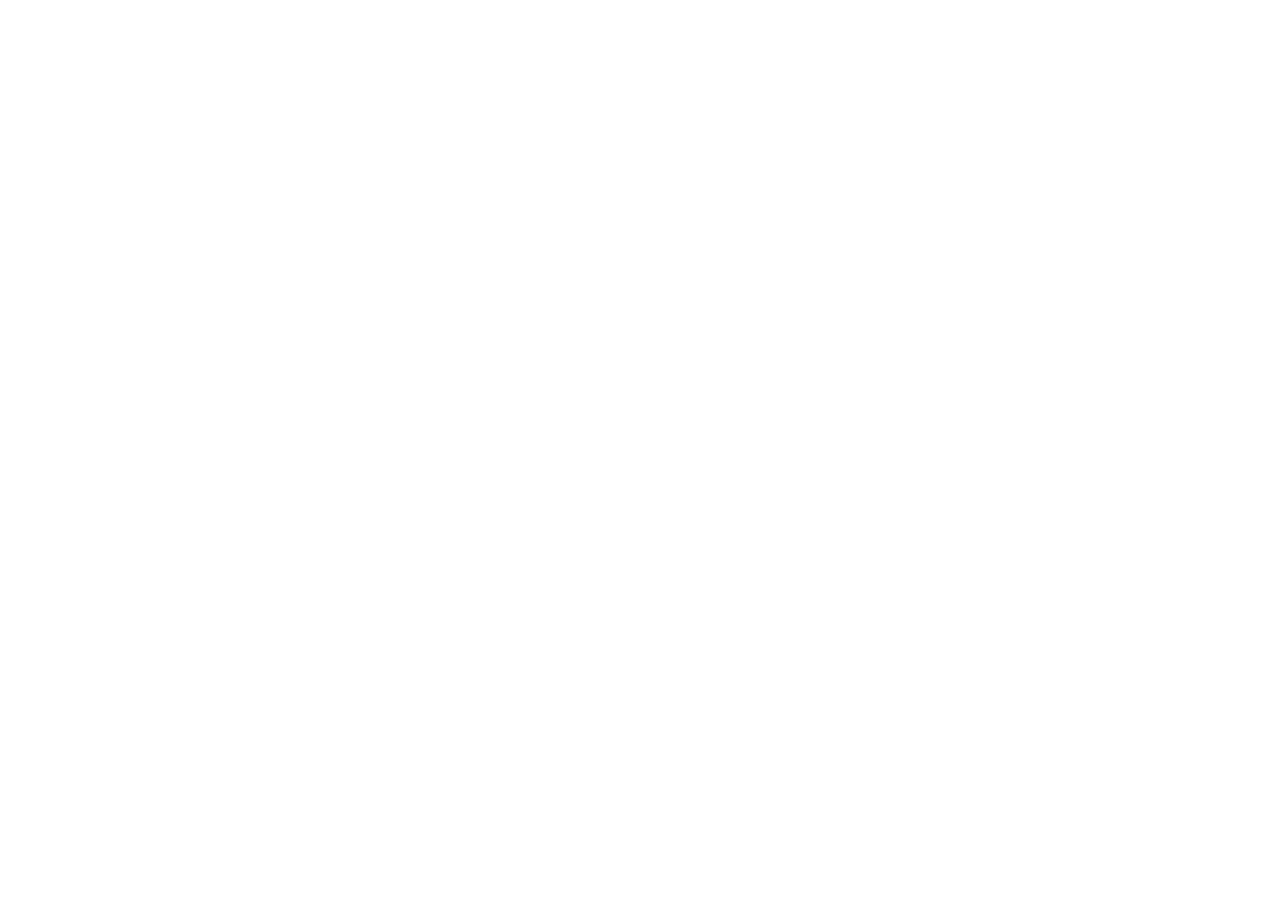
==== index.html @ 7731ddfa "Initial commit" ====
<!DOCTYPE html>
<html lang="en">
<head>
    <meta charset="UTF-8">
    <meta name="viewport" content="width=device-width, initial-scale=1.0">
    <title>Job portal</title>
</head>
<body>
    
</body>
</html>
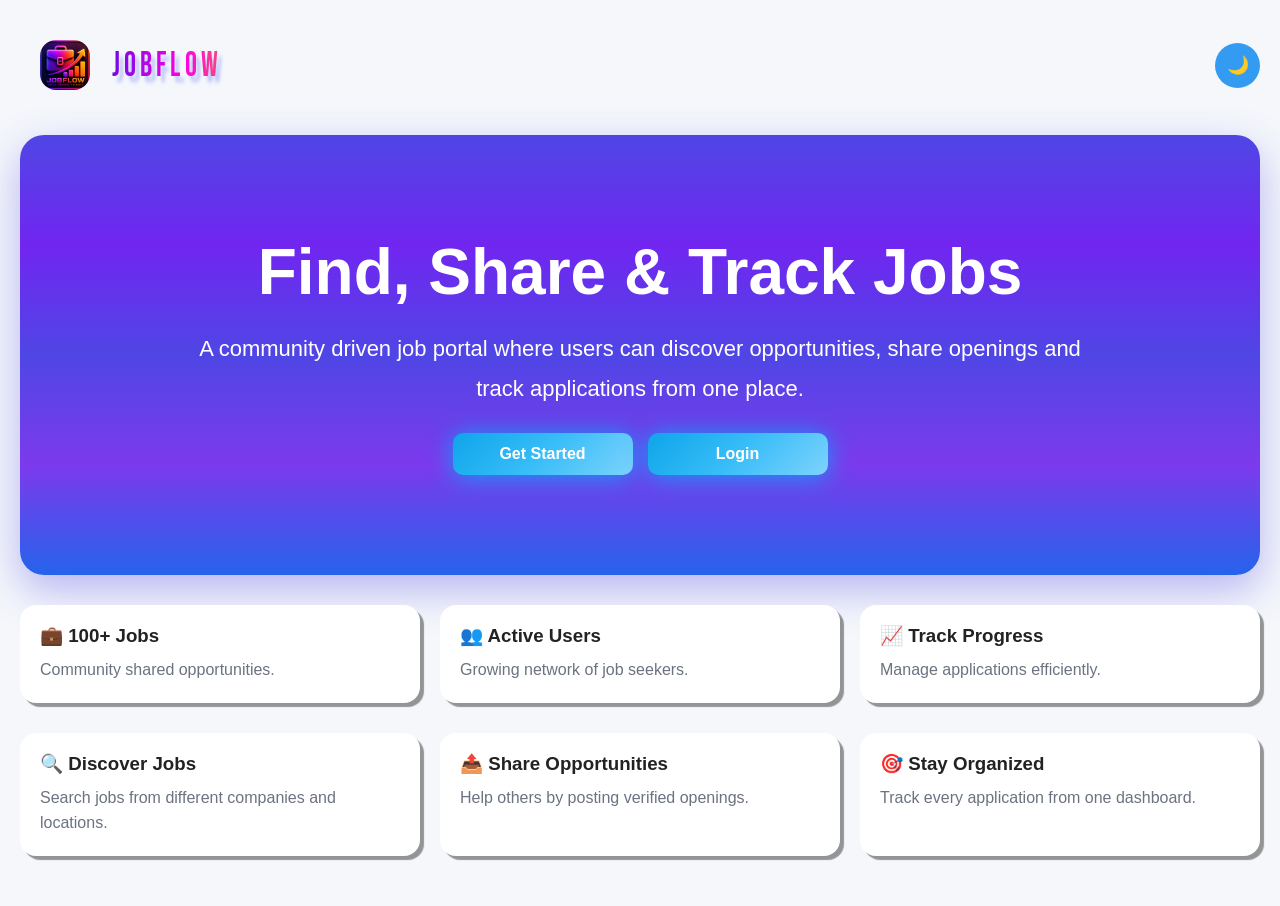
==== commit 0bb6f430: "Index move" ====
--- a/index.html
+++ b/index.html
@@ -1,11 +1,101 @@
 <!DOCTYPE html>
+
 <html lang="en">
 <head>
     <meta charset="UTF-8">
     <meta name="viewport" content="width=device-width, initial-scale=1.0">
-    <title>Job portal</title>
+    <title>JobFlow | Community Job Portal</title>
+    <link rel="icon" href="./assets/icons/icon.png">
+    <link rel="stylesheet" href="./style/style.css">
+    <link rel="stylesheet" href="./style/forms.css">
+    <link rel="stylesheet" href="./style/pages.css">
+    <link rel="stylesheet" href="./style/themes.css">
+    <link rel="stylesheet" href="./style/responsive.css">
 </head>
-<body>
-    
+<body class="landing-body">
+
+<div class="landing-page">
+
+<div class="topbar">
+
+    <div class="logo-container">
+        <img src="./assets/icons/logo.png" alt="Logo" class="logoim">
+        <h2 class="logo">JobFlow</h2>
+    </div>
+
+    <button id="themeToggleBtn" class="theme-btn">
+        🌙
+    </button>
+
+</div>
+
+<div class="hero-section">
+
+    <h1 class="hero-title">
+        Find, Share & Track Jobs
+    </h1>
+
+    <p class="hero-text">
+        A community driven job portal where users can discover opportunities,
+        share openings and track applications from one place.
+    </p>
+
+    <div class="hero-actions">
+
+        <a href="./view/register.html" class="submit-btn">
+            Get Started
+        </a>
+
+        <a href="./view/login.html" class="submit-btn">
+            Login
+        </a>
+
+    </div>
+
+</div>
+
+<div class="quick-info">
+
+    <div class="info-card">
+        <h3>💼 100+ Jobs</h3>
+        <p>Community shared opportunities.</p>
+    </div>
+
+    <div class="info-card">
+        <h3>👥 Active Users</h3>
+        <p>Growing network of job seekers.</p>
+    </div>
+
+    <div class="info-card">
+        <h3>📈 Track Progress</h3>
+        <p>Manage applications efficiently.</p>
+    </div>
+
+</div>
+
+<div class="quick-info">
+
+    <div class="info-card">
+        <h3>🔍 Discover Jobs</h3>
+        <p>Search jobs from different companies and locations.</p>
+    </div>
+
+    <div class="info-card">
+        <h3>📤 Share Opportunities</h3>
+        <p>Help others by posting verified openings.</p>
+    </div>
+
+    <div class="info-card">
+        <h3>🎯 Stay Organized</h3>
+        <p>Track every application from one dashboard.</p>
+    </div>
+
+</div>
+
+</div>
+<script src="./script/theme.js"></script>
+
+<script src="./script/app.js"></script>
+
 </body>
-</html>+</html>
--- a/style/style.css
+++ b/style/style.css
@@ -0,0 +1,452 @@
+@import url('https://fonts.googleapis.com/css2?family=Bebas+Neue&display=swap');
+
+*{
+    margin:0;
+    padding:0;
+    box-sizing:border-box;
+    font-family:"Segoe UI",sans-serif;
+}
+
+body{
+    background:#f5f7fb;
+    color:#222;
+    min-height:100vh;
+}
+.dashboard-layout{
+    display:flex;
+}
+
+a{
+    text-decoration:none;
+}
+
+ul{
+    list-style:none;
+}
+
+/* Hero Section */
+
+.hero-section{
+    width:100%;
+    padding:100px 40px;
+    text-align:center;
+    border-radius:24px;
+    background:linear-gradient(180deg,#4f46e5,#7126f0,#4f46e5,#7c3aed,#2563eb);
+    color:#fff;
+    transition:0.3s;
+    margin-bottom:30px;
+    box-shadow:0 15px 40px rgba(78, 70, 229, 0.381);
+}
+.hero-section:hover{
+    box-shadow:0 20px 60px rgba(78, 20, 129, 0.564);
+     backdrop-filter: blur(100px); /* Smoothly transitions to 10px blur */
+  -webkit-backdrop-filter: blur(100px);
+    scale:1.02;
+    transition:0.3s;
+}
+.hero-title{
+    font-size:64px;
+    margin-bottom:20px;
+    font-weight:700;
+}
+
+.hero-text{
+    max-width:900px;
+    margin:auto;
+    font-size:22px;
+    line-height:1.8;
+}
+
+/* Layout */
+
+.main-content{
+    flex:1;
+    min-height:100vh;
+    padding:25px;
+    margin-left:250px;
+}
+
+.sidebar{
+    width:250px;
+    height:100vh;
+    position:fixed;
+    top:0;
+    left:0;
+    background:linear-gradient(10deg,rgba(11, 191, 241, 0.673),rgba(57, 95, 238, 0.5),rgba(117, 7, 235, 0.599));
+    border-right:1px solid #e5e7eb;
+    overflow-y:auto;
+}
+.sidebar ul{
+    padding:0 15px 20px;
+}
+
+.sidebar li{
+    margin-bottom:8px;
+}
+
+.sidebar a{
+    display:block;
+    padding:14px 16px;
+    border-radius:12px;
+    color:#374151;
+    font-weight:500;
+    transition:0.3s ease;
+}
+
+.sidebar a:hover{
+    background:#eef2ff;
+    color:#4f46e5;
+}
+
+.active-link{
+    background:linear-gradient(
+        135deg,
+        #4f46e5,
+        #7c3aed,
+        #41abfb
+    );
+    color:#fff !important;
+}
+.logout-btn{
+    width:100%;
+    border:none;
+    cursor:pointer;
+    padding:14px;
+    border-radius:12px;
+    background:#ef4444;
+    color:#ffffff;
+    font-weight:600;
+}
+.logout-btn:hover {
+  background: radial-gradient(ellipse, #f01f1f, rgb(255, 103, 2), #f50303);
+}
+
+.logo-container{
+    display:flex;
+    align-items:center;
+    gap:12px;
+    padding:20px;
+}
+
+.logoim{
+    width:50px;
+    height:50px;
+    border-radius:16px;
+    object-fit:cover;
+}
+
+.logo{
+    font-size:35px;
+    font-family:'Bebas Neue',sans-serif;
+    font-weight:400;
+    text-transform:uppercase;
+    letter-spacing:5px;
+    background:linear-gradient(to right,#7308e6,#fe04e1,#f29203,#7308e6);
+    background-size:200% auto;
+    -webkit-background-clip:text;
+    background-clip:text;
+    -webkit-text-fill-color:transparent;
+    filter:drop-shadow(5px 6px 2px rgba(59,78,250,0.3));
+    transform:scaleX(0.85);
+    display:inline-block;
+    animation:gradientAnimation 4s ease infinite;
+}
+
+@keyframes gradientAnimation{
+    0%{
+        background-position:0% center;
+        transform:scaleY(1.5);
+        transition:0.3s;
+    }
+    50%{
+        transform:scaleY(1.1);
+        transition:0.3s;
+    }
+
+    100%{
+        background-position:200% center;
+        transform:scaleY(1.4);
+        transition:0.3s;
+    }
+}
+
+/* Top Bar */
+
+.topbar{
+    display:flex;
+    justify-content:space-between;
+    align-items:center;
+    margin-bottom:25px;
+    gap:20px;
+}
+
+.search-box{
+    display:flex;
+    gap:10px;
+    align-items:center;
+    flex:1;
+    max-width:450px;
+}
+.search{
+    width:320px;
+    padding:20px 10px;
+    border:1px solid #d1d5db;
+    border-radius:10px;
+    outline:none;
+}
+
+.search-btn,
+.theme-btn{
+    border:none;    
+    font-size:25px;
+    cursor:pointer;
+    padding:1px;
+    border-radius:50%;
+    background:#339cf2;
+    color:#fff;
+}
+
+.search:focus{
+    border-color:#4f46e5;
+    box-shadow:0 0 0 4px rgba(79,70,229,0.15);
+}
+
+/* Page Header */
+
+.page-header{
+    margin-bottom:25px;
+    text-align:center;
+}
+
+.page-title{
+    font-size:36px;
+    margin-bottom:10px;
+}
+
+.page-subtitle{
+    color:#6b7280;
+    line-height:1.7;
+}
+
+/* Form Fields */
+
+
+.upload-btn{
+    display:flex;
+    align-items:center;
+    justify-content:center;
+    padding:14px;
+    border-radius:12px;
+    cursor:pointer;
+    font-weight:600;
+    color:#261cf1;
+    background:#eef2ff;
+    border:1px dashed #4f46e5;
+    transition:0.3s;
+}
+
+.upload-btn:hover{
+    background:#4f46e5;
+    color:#fff;
+}
+
+.file-name{
+    text-align:center;
+    color:#6b7280;
+    font-size:14px;
+    margin-top:8px;
+}
+
+.field-label{
+    font-size:14px;
+    font-weight:600;
+    color:#374151;
+}
+
+.input-box{
+    width:100%;
+    padding:14px;
+    border:1px solid #d1d5db;
+    border-radius:12px;
+    outline:none;
+    transition:0.3s;
+}
+
+.input-box:focus{
+    border-color:#4f46e5;
+    box-shadow:0 0 0 4px rgba(79,70,229,0.15);
+}
+
+.gender-group{
+    margin-top:10px;
+    padding:15px;
+    border:1px solid #d1d5db;
+    border-radius:12px;
+    background:#fafbff;
+    transition:all 0.3s ease;
+}
+
+.gender-group:hover{
+    border-color:#4f46e5;
+    box-shadow:0 0 0 4px rgba(79,70,229,0.08);
+}
+
+.radio-group{
+    display:flex;
+    gap:25px;
+    margin-top:12px;
+}
+
+.radio-group label{
+    display:flex;
+    align-items:center;
+    gap:8px;
+    cursor:pointer;
+    font-size:15px;
+    font-weight:500;
+}
+
+.radio-group input[type="radio"]{
+    accent-color:#8717e9;
+    width:18px;
+    height:18px;
+}
+
+
+input[type="radio"],
+input[type="checkbox"]{
+    accent-color:#b372f9;
+}
+
+input[type="file"]{
+    padding:10px;
+    cursor:pointer;
+}
+
+/* Terms */
+
+.terms-box{
+    margin-top:10px;
+    padding:15px;
+    background:#f8fafc;
+    border:1px solid #e5e7eb;
+    border-radius:12px;
+    font-size:14px;
+    line-height:1.6;
+}
+
+.terms-box label{
+    display:flex;
+    gap:10px;
+    align-items:flex-start;
+    cursor:pointer;
+}
+
+/* Buttons */
+
+.submit-btn{
+    border:none;
+    padding:15px;
+    border-radius:12px;
+    cursor:pointer;
+    color:#fff;
+    font-size:16px;
+    font-weight:600;
+    background:linear-gradient(
+        135deg,
+        #4f46e5,
+        #7c3aed,
+        #2563eb
+    );
+    /* transition:all 0.1s ease; */
+    background-size:300% 300%;
+    animation:gradientBtn 5s ease infinite;
+}
+
+.submit-btn:disabled{
+    opacity:0.6;
+    cursor:not-allowed;
+}
+
+@keyframes gradientBtn{
+    0%{
+        background-position:0% 50%;
+    }
+
+    50%{
+        background-position:100% 50%;
+    }
+
+    100%{
+        background-position:0% 50%;
+    }
+}
+
+/* Info Section */
+
+.auth-info{
+    margin-top:25px;
+    display:grid;
+    gap:12px;
+}
+
+.info-item{
+    padding:14px;
+    border-radius:12px;
+    background:#f8fafc;
+    border-left:4px solid #4f46e5;
+}
+
+.redirect-text{
+    text-align:center;
+    margin-top:18px;
+}
+
+.redirect-link{
+    color:#4f46e5;
+    font-weight:600;
+}
+
+/* Generic Hover */
+
+button:hover,
+.submit-btn:hover{
+    transform:translateY(-2px);
+    scale:1.07;
+    transition:0.3s;
+    box-shadow:4px 4px 10px 1px rgb(5, 61, 247);
+    background:radial-gradient(ellipse at center, #4f46e5, #7c3aed, #2563eb);
+}
+
+/*Landing page*/
+
+.landing-body{
+    display:block;
+}
+
+.landing-page{
+    width:100%;
+    max-width:1400px;
+    margin:auto;
+    padding:20px;
+}
+
+.hero-actions{
+    display:flex;
+    justify-content:center;
+    align-items:center;
+    gap:20px;
+    margin-top:30px;
+}
+
+.hero-actions .submit-btn{
+    min-width:180px;
+    text-align:center;
+}
+
+.quick-info{
+    display:grid;
+    grid-template-columns:repeat(3,1fr);
+    gap:20px;
+    margin-top:20px;
+}
--- a/style/forms.css
+++ b/style/forms.css
@@ -0,0 +1,164 @@
+/* forms.css */
+
+.auth-page{
+    display:flex;
+    justify-content:center;
+    align-items:center;
+    min-height:100vh;
+    margin-left:0;
+    padding:40px 20px;
+}
+
+.login-container,
+.register-container,
+.profile-card,
+.job-form{
+    background:#fff;
+    padding:30px;
+    border-radius:16px;
+    box-shadow:0 4px 20px rgba(0,0,0,0.08);
+}
+
+.login-container,
+.register-container{
+    width:100%;
+    max-width:720px;
+}
+
+.auth-header{
+    margin-bottom:20px;
+}
+
+.auth-form,
+.profile-form,
+.job-form{
+    display:flex;
+    flex-direction:column;
+    gap:15px;
+}
+
+.input-box,
+.job-form input,
+.job-form textarea{
+    width:100%;
+    padding:14px;
+    border:1px solid #d1d5db;
+    border-radius:10px;
+}
+
+.submit-btn{
+    border:none;
+    cursor:pointer;
+    padding:14px;
+    border-radius:10px;
+    background:#2563eb;
+    color:#fff;
+    font-weight:600;
+}
+
+.redirect-text{
+    text-align:center;
+    margin-top:20px;
+}
+
+.redirect-link{
+    color:#2563eb;
+    font-weight:600;
+}
+
+.auth-text{
+    text-align:center;
+    color:#6b7280;
+    margin-bottom:20px;
+    line-height:1.8;
+}
+
+.auth-info{
+    margin-top:20px;
+}
+
+.info-item{
+    padding:8px 0;
+}
+
+/* Dashboard / Cards */
+
+.cards{
+    display:grid;
+    grid-template-columns:repeat(auto-fit,minmax(220px,1fr));
+    gap:20px;
+    margin-bottom:25px;
+}
+
+.card,
+.overview-card,
+.info-card{
+    background:#fff;
+    border-radius:16px;
+    padding:20px;
+    box-shadow:0 3px 12px rgba(0,0,0,0.06);
+}
+
+.card{
+    display:flex;
+    justify-content:space-between;
+    align-items:center;
+}
+
+.contim{
+    width:60px;
+}
+
+.card-info h3{
+    margin-bottom:10px;
+}
+
+.card-info p{
+    font-size:28px;
+    font-weight:700;
+}
+
+.chart-card,
+.recent-applications,
+.jobs-container,
+.applications-container{
+    background:#fff;
+    padding:20px;
+    border-radius:16px;
+    margin-top:20px;
+    box-shadow:0 3px 12px rgba(0,0,0,0.06);
+}
+
+.profile-card{
+    max-width:700px;
+}
+
+.profile-img{
+    width:120px;
+    display:block;
+    margin:auto;
+    margin-bottom:15px;
+}
+
+.profile-card h2,
+.profile-card p{
+    text-align:center;
+    margin-bottom:10px;
+}
+
+.quick-info,
+.info-section,
+.overview-section,
+.dashboard-overview{
+    display:grid;
+    grid-template-columns:repeat(auto-fit,minmax(220px,1fr));
+    gap:20px;
+    margin-bottom:25px;
+}
+
+.footer-text,
+.section-text,
+.chart-description{
+    color:#6b7280;
+    margin-top:8px;
+}
--- a/style/pages.css
+++ b/style/pages.css
@@ -0,0 +1,253 @@
+.hero-actions{
+    display:flex;
+    justify-content:center;
+    gap:15px;
+    margin-top:25px;
+}
+.hero-actions .submit-btn{
+    min-width:180px;
+    text-align:center;
+        background:linear-gradient(135deg, #0ea5e9,#38bdf8,#7dd3fc);
+    box-shadow:0px 2px 25px rgba(0,171,250,0.9);
+    padding:12px 20px;
+    border-radius:10px;
+    cursor:pointer; 
+    transition:all 0.3s ease;
+}
+.hero-actions .submit-btn:hover{
+    background:#00abfa;
+    box-shadow:0px 12px 50px rgba(0,171,250,1);
+}
+.page-header{
+    margin-bottom:30px;
+}
+
+.page-title{
+    font-size:32px;
+    font-weight:700;
+    margin-bottom:8px;
+}
+
+.page-subtitle{
+    font-size:15px;
+    color:#6b7280;
+    line-height:1.6;
+}
+
+.dashboard-header{
+    margin-bottom:30px;
+}
+
+.dashboard-subtitle{
+    color:#6b7280;
+    margin-top:8px;
+}
+
+.cards{
+    display:grid;
+    grid-template-columns:repeat(auto-fit,minmax(220px,1fr));
+    gap:20px;
+    margin-bottom:30px;
+}
+
+.card{
+    background:#ffffff;
+    border-radius:16px;
+    padding:20px;
+    display:flex;
+    justify-content:space-between;
+    align-items:center;
+    box-shadow:0 4px 15px rgba(0,0,0,0.08);
+}
+
+.card-info h3{
+    margin-bottom:10px;
+    font-size:16px;
+}
+
+.card-info p{
+    font-size:28px;
+    font-weight:700;
+}
+
+.contim{
+    width:60px;
+    height:60px;
+    object-fit:contain;
+}
+
+.chart-card{
+    background:#ffffff;
+    padding:25px;
+    border-radius:16px;
+    margin-bottom:30px;
+    box-shadow:0 4px 15px rgba(0,0,0,0.08);
+}
+
+.chart-card h2{
+    margin-bottom:10px;
+}
+
+.chart-description{
+    color:#6b7280;
+    margin-bottom:20px;
+}
+
+.recent-applications{
+    background:#ffffff;
+    padding:25px;
+    border-radius:16px;
+    box-shadow:0 4px 15px rgba(0,0,0,0.08);
+}
+
+.jobs-container,
+.applications-container{
+    display:grid;
+    gap:20px;
+}
+
+.quick-info,
+.info-section,
+.overview-section,
+.dashboard-overview{
+    display:grid;
+    grid-template-columns:repeat(auto-fit,minmax(250px,1fr));
+    gap:20px;
+    margin-bottom:30px;
+}
+
+.profile-overview{
+    display:grid;
+    grid-template-columns:repeat(3,1fr);
+    gap:20px;
+    margin-top:30px;
+}
+
+.info-card,
+.overview-card{
+    background:#ffffff;
+    padding:20px;
+    border-radius:16px;
+    box-shadow:4px 4px 1px rgba(0,0,0,0.4);
+    transition:all 0.3s ease;
+}
+.overview-card:hover,.info-card:hover{
+    transform:translateY(-5px);
+    box-shadow:0 10px 25px rgba(0,0,0,0.5);
+}
+
+.info-card h3,
+.overview-card h3{
+    margin-bottom:10px;
+}
+
+.info-card p,
+.overview-card p{
+    color:#6b7280;
+    line-height:1.6;
+}
+
+.filter-section,
+.section-header{
+    margin-bottom:25px;
+}
+
+.section-title{
+    margin-bottom:8px;
+}
+
+.section-text{
+    color:#6b7280;
+}
+
+
+
+
+
+.profile-card h2{
+    text-align:center;
+    margin-bottom:8px;
+}
+
+.profile-card p{
+    text-align:center;
+    color:#6b7280;
+}
+.page-footer,
+.jobs-footer,
+.dashboard-footer,
+.profile-footer{
+    margin-top:30px;
+    text-align:center;
+}
+
+.footer-text{
+    font-size:15px;
+    color:#6b7280;
+}
+
+.profile-img{
+    width:120px;
+    height:120px;
+    object-fit:cover;
+    border-radius:50%;
+    display:block;
+    margin:0 auto 20px;
+    border:4px solid #4f46e5;
+    background:#ffffff;
+}
+
+.profile-form{
+    margin-top:25px;
+    display:flex;
+    flex-direction:column;
+    gap:15px;
+}
+
+.profile-card{
+    max-width:850px;
+    margin:30px auto;
+    background:#ffffff;
+    border-radius:24px;
+    padding:40px;
+    box-shadow:0 15px 40px rgba(0,0,0,0.08);
+}
+#profileName{
+    font-size:36px;
+    font-weight:700;
+    margin-bottom:10px;
+}
+.profile-status{
+    display:table;
+    margin:20px auto;
+    padding:12px 20px;
+    border-radius:30px;
+    background:#dcfce7;
+    color:#15803d;
+    font-weight:600;
+}
+
+.overview-card:hover{
+    transform:translateY(-5px);
+    box-shadow:0 10px 25px rgba(0,0,0,0.1);
+}
+
+.dashboard-overview{
+    margin-top:20px;
+}
+
+.chart-card,
+.recent-applications{
+    max-width:750px;
+    margin:30px auto;
+    width:100%;
+}
+.dashboard-footer{
+    max-width:750px;
+    margin:30px auto 0;
+    text-align:center;
+}
+
+#statusChart{
+    max-height:250px;
+}
--- a/style/themes.css
+++ b/style/themes.css
@@ -0,0 +1,222 @@
+/* DARK THEME */
+
+body.dark-theme{
+background:#0f172a;
+color:#f8fafc;
+}
+
+/* ALL BOXES / CARDS */
+
+body.dark-theme .sidebar,
+body.dark-theme .card,
+body.dark-theme .overview-card,
+body.dark-theme .info-card,
+body.dark-theme .chart-card,
+body.dark-theme .recent-applications,
+body.dark-theme .profile-card,
+body.dark-theme .job-form,
+body.dark-theme .login-container,
+body.dark-theme .register-container,
+body.dark-theme .jobcard,
+body.dark-theme .applications-container,
+body.dark-theme .jobs-container,
+body.dark-theme .search-box,
+body.dark-theme .gender-group,
+body.dark-theme .terms-box{
+background:#1e293b;
+color:#ffffff;
+border:1px solid #334155;
+box-shadow:
+0 10px 30px rgba(0,0,0,0.35),
+0 0 20px rgba(56,189,248,0.12);
+}
+
+/* HEADINGS */
+
+body.dark-theme h1,
+body.dark-theme h2,
+body.dark-theme h3,
+body.dark-theme h4,
+body.dark-theme h5,
+body.dark-theme h6,
+body.dark-theme .page-title{
+color:#ffffff;
+}
+
+/* TEXT */
+body.dark-theme .page-subtitle,
+body.dark-theme .dashboard-subtitle,
+body.dark-theme .section-text,
+body.dark-theme .footer-text,
+body.dark-theme .chart-description,
+body.dark-theme .auth-text,
+body.dark-theme .redirect-text,
+body.dark-theme .info-card p,
+body.dark-theme .overview-card p,
+body.dark-theme .jobcard p,
+body.dark-theme #profileEmail{
+color:#cbd5e1;
+}
+
+/*INPUTS*/
+body.dark-theme .input-box,
+body.dark-theme .search,
+body.dark-theme .job-form input,
+body.dark-theme .job-form textarea,
+body.dark-theme .job-form select{
+background:#0f172a;
+color:#ffffff;
+border:1px solid #475569;
+}
+
+body.dark-theme .input-box::placeholder,
+body.dark-theme .search::placeholder,
+body.dark-theme textarea::placeholder{
+color:#94a3b8;
+}
+
+body.dark-theme .input-box:focus,
+body.dark-theme .search:focus{
+border-color:#38bdf8;
+box-shadow:0 0 0 4px rgba(56,189,248,0.15);
+}
+
+/*SEARCH BOX*/
+.search-box{
+background:#08f2cf04;
+padding:5px;
+border-radius:12px;
+}
+
+body.dark-theme .search-box{
+background:#1e293b;
+border:1px solid #334155;
+}
+
+/* BUTTONS */
+body.dark-theme .search-btn,
+body.dark-theme .theme-btn{
+background:#38bdf8;
+color:#ffffff;
+box-shadow:0 0 15px rgba(56,189,248,0.35);
+}
+
+body.dark-theme .submit-btn{
+background:linear-gradient(
+135deg,
+#0ea5e9,
+#38bdf8,
+#7dd3fc
+);
+color:#ffffff;
+box-shadow:0 0 20px rgba(56,189,248,0.25);
+}
+
+/*SIDEBAR*/
+body.dark-theme .sidebar{
+background:linear-gradient( 145deg,#0f172a,#1e293b);
+}
+
+button:hover,
+.upload-btn:hover,
+.submit-btn:hover{
+    box-shadow:0 4px 15px rgba(5, 247, 215, 0.3);
+}
+
+body.dark-theme .sidebar ul li a{
+color:#e2e8f0;
+}
+
+body.dark-theme .sidebar ul li a:hover,
+body.dark-theme .active-link{
+background:linear-gradient(135deg,#0ea5e9,#38bdf8,#7dd3fc);
+color:#ffffff !important;
+box-shadow:0 0 20px rgba(56,189,248,0.4);
+}
+
+/* LOGOUT */
+
+body.dark-theme .logout-btn{
+background:#dc2626;
+color:#ffffff;
+}
+
+/* PROFILE STATUS */
+
+body.dark-theme .profile-status{
+background:#082f49;
+color:#7dd3fc;
+padding:10px 20px;
+border-radius:20px;
+}
+
+/* CHART */
+
+body.dark-theme canvas{
+background:#ffffff;
+border-radius:12px;
+}
+
+/* JOB CARD */
+
+body.dark-theme .jobcard{
+background:#273449;
+}
+
+body.dark-theme .jobcard:hover{
+background:#334155;
+transform:translateY(-4px);
+}
+
+/* AUTH HEADER */
+
+.auth-header{
+display:flex;
+align-items:center;
+justify-content:center;
+gap:15px;
+margin-bottom:25px;
+position:relative;
+}
+
+/* THEME BUTTON */
+
+.theme-btn{
+width:45px;
+height:45px;
+border:none;
+border-radius:50%;
+cursor:pointer;
+font-size:18px;
+}
+
+/* INFO ITEMS */
+
+body.dark-theme .info-item{
+background:#334155;
+color:#ffffff;
+border:1px solid #475569;
+}
+
+/* REGISTER PAGE  */
+
+body.dark-theme .gender-group,
+body.dark-theme .terms-box{
+background:#334155;
+border:1px solid #475569;
+color:#ffffff;
+}
+
+body.dark-theme .gender-group label,
+body.dark-theme .terms-box label{
+color:#ffffff;
+}
+
+body.dark-theme input[type="radio"],
+body.dark-theme input[type="checkbox"]{
+accent-color:#38bdf8;
+}
+
+body.dark-theme .field-label{
+color:#f8fafc;
+}
--- a/style/responsive.css
+++ b/style/responsive.css
@@ -0,0 +1,198 @@
+@media (max-width:768px){
+
+    body{
+        display:block;
+    }
+
+    .sidebar{
+        width:100%;
+        height:auto;
+        min-height:auto;
+        padding:12px 15px;
+        position:relative;
+    }
+
+    .logo-container{
+        display:flex;
+        align-items:center;
+        gap:10px;
+        margin:0;
+        padding:0;
+    }
+
+    .logoim{
+        width:40px;
+        height:40px;
+    }
+
+    .logo{
+        flex:1;
+        font-size:22px;
+        margin-left:10px;
+    }
+
+    .menu-btn{
+        display:block;
+        font-size:24px;
+        cursor:pointer;
+    }
+
+    #sidebarNav{
+        display:none;
+        margin-top:15px;
+    }
+
+    #sidebarNav.show{
+        display:block;
+    }
+
+    .sidebar ul{
+        display:flex;
+        flex-direction:column;
+        gap:10px;
+    }
+
+    .sidebar li{
+        margin:0;
+    }
+
+    .sidebar a,
+    .logout-btn{
+        width:100%;
+    }
+
+    .main-content{
+        width:100%;
+        margin:0;
+        padding:15px;
+    }
+
+    .topbar{
+        display:flex;
+        align-items:center;
+        gap:10px;
+    }
+
+    .search-box{
+        flex:1;
+        display:flex;
+    }
+
+    .search{
+        width:100%;
+    }
+
+    /* HERO */
+
+    .hero-section{
+        padding:60px 20px;
+        text-align:center;
+    }
+
+    .hero-title{
+        font-size:48px;
+        line-height:1.1;
+        margin-bottom:20px;
+    }
+
+    .hero-text{
+        font-size:16px;
+        line-height:1.8;
+        margin-bottom:25px;
+    }
+
+    .hero-actions{
+        display:flex;
+        flex-direction:column;
+        align-items:center;
+        gap:15px;
+    }
+
+    .hero-actions .submit-btn{
+        width:100%;
+        max-width:250px;
+        min-width:unset;
+    }
+
+    /* CARDS */
+
+    .cards{
+        grid-template-columns:1fr;
+        gap:15px;
+    }
+
+    .card{
+        min-height:110px;
+    }
+
+    .dashboard-overview,
+    .quick-info,
+    .info-section,
+    .overview-section,
+    .profile-overview{
+        grid-template-columns:1fr;
+        gap:15px;
+    }
+
+    .overview-card,
+    .info-card{
+        width:100%;
+        margin:0;
+    }
+
+    .login-container,
+    .register-container,
+    .profile-card,
+    .chart-card,
+    .recent-applications{
+        width:100%;
+        padding:18px;
+    }
+
+    .submit-btn{
+        width:100%;
+    }
+
+    .radio-group{
+        flex-direction:column;
+        gap:10px;
+    }
+
+    .profile-img{
+        width:100px;
+        height:100px;
+    }
+
+    .page-title,
+    .dashboard-title{
+        font-size:28px;
+    }
+
+    .page-subtitle{
+        font-size:14px;
+    }
+
+}
+
+@media (max-width:576px){
+
+    .hero-title{
+        font-size:42px;
+    }
+
+    .logo{
+        font-size:18px;
+    }
+
+    .logoim{
+        width:35px;
+        height:35px;
+    }
+
+    .page-title,
+    .dashboard-title{
+        font-size:24px;
+    }
+
+}
+
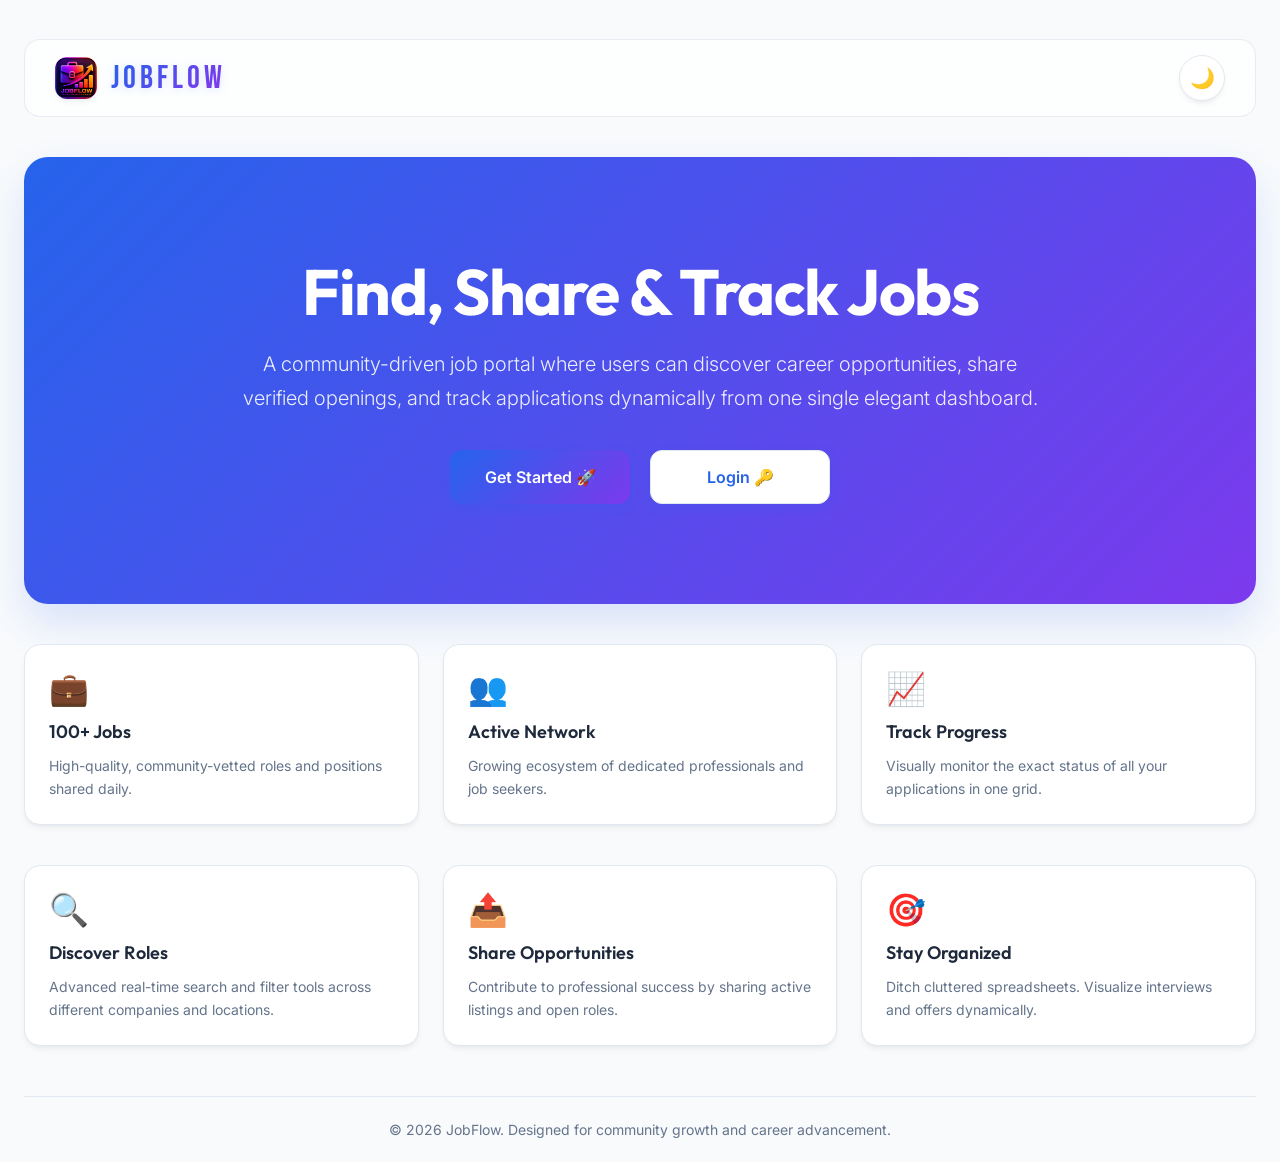
==== commit 1985ccd4: "Updated JobFlow project" ====
--- a/index.html
+++ b/index.html
@@ -1,11 +1,14 @@
 <!DOCTYPE html>
-
 <html lang="en">
 <head>
     <meta charset="UTF-8">
     <meta name="viewport" content="width=device-width, initial-scale=1.0">
-    <title>JobFlow | Community Job Portal</title>
+    <meta name="description" content="JobFlow - The leading community-driven job portal to find, share, and track job applications in real time.">
+    <meta name="keywords" content="Job search, tracking jobs, community job portal, career builder, apply online">
+    <title>JobFlow | Find, Share & Track Jobs</title>
     <link rel="icon" href="./assets/icons/icon.png">
+    
+    <!-- Design System Stylesheets -->
     <link rel="stylesheet" href="./style/style.css">
     <link rel="stylesheet" href="./style/forms.css">
     <link rel="stylesheet" href="./style/pages.css">
@@ -16,86 +19,125 @@
 
 <div class="landing-page">
 
-<div class="topbar">
+    <!-- Header / Topbar Navigation -->
+    <header class="topbar glass-panel" style="padding: 15px 30px; border-radius: var(--radius-lg); margin-top: 15px;">
+        <div class="logo-container" style="padding: 0;">
+            <img src="./assets/icons/logo.png" alt="JobFlow Logo" class="logoim">
+            <h2 class="logo">JobFlow</h2>
+        </div>
 
-    <div class="logo-container">
-        <img src="./assets/icons/logo.png" alt="Logo" class="logoim">
-        <h2 class="logo">JobFlow</h2>
-    </div>
+        <div style="display: flex; align-items: center; gap: 15px;">
+            <button id="themeToggleBtn" class="theme-btn" aria-label="Toggle Theme">🌙</button>
+        </div>
+    </header>
 
-    <button id="themeToggleBtn" class="theme-btn">
-        🌙
-    </button>
+    <!-- Main Content Hero Banner -->
+    <main>
+        <section class="hero-section">
+            <h1 class="hero-title">
+                Find, Share & Track Jobs
+            </h1>
+
+            <p class="hero-text">
+                A community-driven job portal where users can discover career opportunities,
+                share verified openings, and track applications dynamically from one single elegant dashboard.
+            </p>
+
+            <div class="hero-actions" id="landingActions">
+                <!-- Fallback actions for guests, will be updated dynamically if logged in -->
+                <a href="./view/register.html" class="submit-btn" id="btnGetStarted">
+                    Get Started 🚀
+                </a>
+
+                <a href="./view/login.html" class="submit-btn" id="btnLogin" style="background: var(--card); color: var(--primary); border: 1px solid var(--border);">
+                    Login 🔑
+                </a>
+            </div>
+        </section>
+
+        <!-- Feature Grid Section -->
+        <section class="quick-info" aria-label="Portal Statistics">
+            <article class="info-card">
+                <div style="font-size: 32px; margin-bottom: 12px;">💼</div>
+                <h3>100+ Jobs</h3>
+                <p>High-quality, community-vetted roles and positions shared daily.</p>
+            </article>
+
+            <article class="info-card">
+                <div style="font-size: 32px; margin-bottom: 12px;">👥</div>
+                <h3>Active Network</h3>
+                <p>Growing ecosystem of dedicated professionals and job seekers.</p>
+            </article>
+
+            <article class="info-card">
+                <div style="font-size: 32px; margin-bottom: 12px;">📈</div>
+                <h3>Track Progress</h3>
+                <p>Visually monitor the exact status of all your applications in one grid.</p>
+            </article>
+        </section>
+
+        <section class="quick-info" aria-label="Portal Capabilities">
+            <article class="info-card">
+                <div style="font-size: 32px; margin-bottom: 12px;">🔍</div>
+                <h3>Discover Roles</h3>
+                <p>Advanced real-time search and filter tools across different companies and locations.</p>
+            </article>
+
+            <article class="info-card">
+                <div style="font-size: 32px; margin-bottom: 12px;">📤</div>
+                <h3>Share Opportunities</h3>
+                <p>Contribute to professional success by sharing active listings and open roles.</p>
+            </article>
+
+            <article class="info-card">
+                <div style="font-size: 32px; margin-bottom: 12px;">🎯</div>
+                <h3>Stay Organized</h3>
+                <p>Ditch cluttered spreadsheets. Visualize interviews and offers dynamically.</p>
+            </article>
+        </section>
+    </main>
+
+    <!-- Footer -->
+    <footer class="page-footer">
+        <p class="footer-text">
+            © 2026 JobFlow. Designed for community growth and career advancement.
+        </p>
+    </footer>
 
 </div>
 
-<div class="hero-section">
+<!-- Core Scripts -->
+<script src="./script/api.js"></script>
+<script src="./script/theme.js"></script>
+<script src="./script/app.js"></script>
 
-    <h1 class="hero-title">
-        Find, Share & Track Jobs
-    </h1>
+<!-- Dynamic Authentication State Checking -->
+<script>
+document.addEventListener("DOMContentLoaded", () => {
+    const user = sessionStorage.getItem("currentUser");
+    const actionsContainer = document.getElementById("landingActions");
 
-    <p class="hero-text">
-        A community driven job portal where users can discover opportunities,
-        share openings and track applications from one place.
-    </p>
+    if (user && actionsContainer) {
+        const parsedUser = JSON.parse(user);
+        actionsContainer.innerHTML = `
+            <a href="./view/dashboard.html" class="submit-btn">
+                Go to Dashboard 📊
+            </a>
+            <button onclick="handleLandingLogout()" class="submit-btn" style="background: var(--danger-light); color: var(--danger); border: 1px solid var(--danger-light);">
+                Logout 👋
+            </button>
+        `;
+    }
+});
 
-    <div class="hero-actions">
-
-        <a href="./view/register.html" class="submit-btn">
-            Get Started
-        </a>
-
-        <a href="./view/login.html" class="submit-btn">
-            Login
-        </a>
-
-    </div>
-
-</div>
-
-<div class="quick-info">
-
-    <div class="info-card">
-        <h3>💼 100+ Jobs</h3>
-        <p>Community shared opportunities.</p>
-    </div>
-
-    <div class="info-card">
-        <h3>👥 Active Users</h3>
-        <p>Growing network of job seekers.</p>
-    </div>
-
-    <div class="info-card">
-        <h3>📈 Track Progress</h3>
-        <p>Manage applications efficiently.</p>
-    </div>
-
-</div>
-
-<div class="quick-info">
-
-    <div class="info-card">
-        <h3>🔍 Discover Jobs</h3>
-        <p>Search jobs from different companies and locations.</p>
-    </div>
-
-    <div class="info-card">
-        <h3>📤 Share Opportunities</h3>
-        <p>Help others by posting verified openings.</p>
-    </div>
-
-    <div class="info-card">
-        <h3>🎯 Stay Organized</h3>
-        <p>Track every application from one dashboard.</p>
-    </div>
-
-</div>
-
-</div>
-<script src="./script/theme.js"></script>
-
-<script src="./script/app.js"></script>
+function handleLandingLogout() {
+    sessionStorage.removeItem("currentUser");
+    showNotification("Logged out successfully", "info");
+    setTimeout(() => {
+        location.reload();
+    }, 800);
+}
+</script>
 
 </body>
 </html>
--- a/style/style.css
+++ b/style/style.css
@@ -1,183 +1,271 @@
-@import url('https://fonts.googleapis.com/css2?family=Bebas+Neue&display=swap');
+@import url('https://fonts.googleapis.com/css2?family=Bebas+Neue&family=Inter:wght@300;400;500;600;700&family=Outfit:wght@400;500;600;700&display=swap');
+
+:root {
+    --primary: #2563EB;
+    --primary-hover: #1D4ED8;
+    --primary-light: rgba(37, 99, 235, 0.1);
+    --secondary: #7C3AED;
+    --secondary-hover: #6D28D9;
+    --secondary-light: rgba(124, 58, 237, 0.1);
+    --success: #10B981;
+    --success-light: rgba(16, 185, 129, 0.1);
+    --warning: #F59E0B;
+    --warning-light: rgba(245, 158, 11, 0.1);
+    --danger: #EF4444;
+    --danger-light: rgba(239, 68, 68, 0.1);
+    --background: #F8FAFC;
+    --card: #FFFFFF;
+    --text: #1E293B;
+    --text-secondary: #64748B;
+    --border: #E2E8F0;
+    --shadow: 0 4px 6px -1px rgb(0 0 0 / 0.05), 0 2px 4px -2px rgb(0 0 0 / 0.05);
+    --shadow-md: 0 10px 15px -3px rgb(0 0 0 / 0.05), 0 4px 6px -4px rgb(0 0 0 / 0.05);
+    --shadow-lg: 0 20px 25px -5px rgb(0 0 0 / 0.1), 0 8px 10px -6px rgb(0 0 0 / 0.1);
+    --radius-sm: 8px;
+    --radius-md: 12px;
+    --radius-lg: 16px;
+    --radius-xl: 24px;
+    --font-sans: 'Inter', system-ui, -apple-system, sans-serif;
+    --font-heading: 'Outfit', system-ui, sans-serif;
+    --glass-bg: rgba(255, 255, 255, 0.7);
+    --glass-border: rgba(226, 232, 240, 0.8);
+    --glass-blur: 16px;
+    --transition: all 0.3s cubic-bezier(0.4, 0, 0.2, 1);
+}
+
+body.dark-theme {
+    --background: #0F172A;
+    --card: #1E293B;
+    --text: #F8FAFC;
+    --text-secondary: #94A3B8;
+    --border: #334155;
+    --shadow: 0 4px 6px -1px rgb(0 0 0 / 0.4), 0 2px 4px -2px rgb(0 0 0 / 0.4);
+    --shadow-md: 0 10px 15px -3px rgb(0 0 0 / 0.4), 0 4px 6px -4px rgb(0 0 0 / 0.4);
+    --shadow-lg: 0 20px 25px -5px rgb(0 0 0 / 0.5), 0 8px 10px -6px rgb(0 0 0 / 0.5);
+    --glass-bg: rgba(30, 41, 59, 0.7);
+    --glass-border: rgba(51, 65, 85, 0.8);
+}
 
 *{
     margin:0;
     padding:0;
     box-sizing:border-box;
-    font-family:"Segoe UI",sans-serif;
+    font-family: var(--font-sans);
 }
 
 body{
-    background:#f5f7fb;
-    color:#222;
+    background: var(--background);
+    color: var(--text);
     min-height:100vh;
-}
+    display: flex;
+    flex-direction: column;
+    transition: background-color 0.3s ease, color 0.3s ease;
+}
+
 .dashboard-layout{
     display:flex;
+    flex: 1;
 }
 
 a{
     text-decoration:none;
+    color: inherit;
+    transition: var(--transition);
 }
 
 ul{
     list-style:none;
 }
 
+/* Landing Page */
+.landing-body {
+    display: block;
+}
+
+.landing-page {
+    width: 100%;
+    max-width: 1400px;
+    margin: 0 auto;
+    padding: 24px;
+}
+
 /* Hero Section */
-
 .hero-section{
     width:100%;
     padding:100px 40px;
     text-align:center;
-    border-radius:24px;
-    background:linear-gradient(180deg,#4f46e5,#7126f0,#4f46e5,#7c3aed,#2563eb);
+    border-radius: var(--radius-xl);
+    background: linear-gradient(135deg, #2563EB, #7C3AED, #2563EB);
+    background-size: 200% 200%;
+    animation: gradientAnimation 12s ease infinite;
     color:#fff;
-    transition:0.3s;
-    margin-bottom:30px;
-    box-shadow:0 15px 40px rgba(78, 70, 229, 0.381);
-}
+    transition: var(--transition);
+    margin-bottom:40px;
+    box-shadow: 0 20px 40px rgba(37, 99, 235, 0.15);
+}
+
 .hero-section:hover{
-    box-shadow:0 20px 60px rgba(78, 20, 129, 0.564);
-     backdrop-filter: blur(100px); /* Smoothly transitions to 10px blur */
-  -webkit-backdrop-filter: blur(100px);
-    scale:1.02;
-    transition:0.3s;
-}
+    box-shadow: 0 25px 50px rgba(124, 58, 237, 0.25);
+    transform: translateY(-2px);
+}
+
 .hero-title{
+    font-family: var(--font-heading);
     font-size:64px;
     margin-bottom:20px;
     font-weight:700;
+    letter-spacing: -1.5px;
+    line-height: 1.1;
 }
 
 .hero-text{
-    max-width:900px;
-    margin:auto;
-    font-size:22px;
-    line-height:1.8;
+    max-width:800px;
+    margin: 0 auto 30px;
+    font-size:20px;
+    line-height:1.7;
+    opacity: 0.9;
+    font-weight: 300;
 }
 
 /* Layout */
-
 .main-content{
     flex:1;
     min-height:100vh;
-    padding:25px;
-    margin-left:250px;
+    padding:40px;
+    margin-left:260px;
+    transition: var(--transition);
 }
 
 .sidebar{
-    width:250px;
+    width:260px;
     height:100vh;
     position:fixed;
     top:0;
     left:0;
-    background:linear-gradient(10deg,rgba(11, 191, 241, 0.673),rgba(57, 95, 238, 0.5),rgba(117, 7, 235, 0.599));
-    border-right:1px solid #e5e7eb;
+    background: var(--card);
+    border-right:1px solid var(--border);
     overflow-y:auto;
-}
+    display: flex;
+    flex-direction: column;
+    z-index: 100;
+    box-shadow: var(--shadow);
+    transition: background-color 0.3s ease, border-color 0.3s ease, box-shadow 0.3s ease;
+}
+
+.sidebar-nav {
+    display: flex;
+    flex-direction: column;
+    flex: 1;
+}
+
 .sidebar ul{
-    padding:0 15px 20px;
+    padding: 10px 20px 30px;
+    display: flex;
+    flex-direction: column;
+    gap: 8px;
 }
 
 .sidebar li{
-    margin-bottom:8px;
+    margin-bottom:0;
 }
 
 .sidebar a{
-    display:block;
-    padding:14px 16px;
-    border-radius:12px;
-    color:#374151;
+    display:flex;
+    align-items: center;
+    gap: 12px;
+    padding:14px 18px;
+    border-radius: var(--radius-md);
+    color: var(--text-secondary);
     font-weight:500;
-    transition:0.3s ease;
+    font-size: 15px;
+    transition: var(--transition);
 }
 
 .sidebar a:hover{
-    background:#eef2ff;
-    color:#4f46e5;
+    background: var(--primary-light);
+    color: var(--primary);
 }
 
 .active-link{
-    background:linear-gradient(
-        135deg,
-        #4f46e5,
-        #7c3aed,
-        #41abfb
-    );
-    color:#fff !important;
-}
+    background: linear-gradient(135deg, var(--primary), var(--secondary)) !important;
+    color: #ffffff !important;
+    box-shadow: 0 8px 16px rgba(37, 99, 235, 0.2);
+}
+
 .logout-btn{
     width:100%;
     border:none;
     cursor:pointer;
     padding:14px;
-    border-radius:12px;
-    background:#ef4444;
-    color:#ffffff;
+    border-radius: var(--radius-md);
+    background: var(--danger-light);
+    color: var(--danger);
     font-weight:600;
-}
+    transition: var(--transition);
+    display: flex;
+    align-items: center;
+    justify-content: center;
+    gap: 10px;
+}
+
 .logout-btn:hover {
-  background: radial-gradient(ellipse, #f01f1f, rgb(255, 103, 2), #f50303);
+    background: var(--danger);
+    color: #ffffff;
+    box-shadow: 0 4px 12px rgba(239, 68, 68, 0.2);
+}
+
+.menu-btn {
+    display: none;
 }
 
 .logo-container{
     display:flex;
     align-items:center;
-    gap:12px;
-    padding:20px;
+    gap:14px;
+    padding:30px 24px;
 }
 
 .logoim{
-    width:50px;
-    height:50px;
-    border-radius:16px;
+    width:42px;
+    height:42px;
+    border-radius: var(--radius-md);
     object-fit:cover;
+    box-shadow: var(--shadow);
 }
 
 .logo{
-    font-size:35px;
-    font-family:'Bebas Neue',sans-serif;
+    font-size:32px;
+    font-family:'Bebas Neue', sans-serif;
     font-weight:400;
     text-transform:uppercase;
-    letter-spacing:5px;
-    background:linear-gradient(to right,#7308e6,#fe04e1,#f29203,#7308e6);
+    letter-spacing:4px;
+    background: linear-gradient(to right, var(--primary), var(--secondary), var(--primary));
     background-size:200% auto;
     -webkit-background-clip:text;
     background-clip:text;
     -webkit-text-fill-color:transparent;
-    filter:drop-shadow(5px 6px 2px rgba(59,78,250,0.3));
-    transform:scaleX(0.85);
+    filter: drop-shadow(0px 2px 4px rgba(37,99,250,0.15));
     display:inline-block;
-    animation:gradientAnimation 4s ease infinite;
+    animation: textGradientAnimation 6s linear infinite;
+}
+
+@keyframes textGradientAnimation {
+    to { background-position: 200% center; }
 }
 
 @keyframes gradientAnimation{
-    0%{
-        background-position:0% center;
-        transform:scaleY(1.5);
-        transition:0.3s;
-    }
-    50%{
-        transform:scaleY(1.1);
-        transition:0.3s;
-    }
-
-    100%{
-        background-position:200% center;
-        transform:scaleY(1.4);
-        transition:0.3s;
-    }
+    0%{ background-position: 0% 50%; }
+    50%{ background-position: 100% 50%; }
+    100%{ background-position: 0% 50%; }
 }
 
 /* Top Bar */
-
 .topbar{
     display:flex;
     justify-content:space-between;
     align-items:center;
-    margin-bottom:25px;
-    gap:20px;
+    margin-bottom:40px;
+    gap:30px;
 }
 
 .search-box{
@@ -185,268 +273,101 @@
     gap:10px;
     align-items:center;
     flex:1;
-    max-width:450px;
-}
+    max-width:480px;
+    background: var(--card);
+    border: 1px solid var(--border);
+    padding: 6px 12px;
+    border-radius: 9999px;
+    box-shadow: var(--shadow);
+    transition: var(--transition);
+}
+
+.search-box:focus-within {
+    border-color: var(--primary);
+    box-shadow: 0 0 0 4px var(--primary-light);
+}
+
 .search{
-    width:320px;
-    padding:20px 10px;
-    border:1px solid #d1d5db;
-    border-radius:10px;
-    outline:none;
-}
-
-.search-btn,
+    flex: 1;
+    padding: 10px 8px;
+    border: none;
+    background: transparent;
+    outline: none;
+    font-size: 15px;
+    color: var(--text);
+}
+
+.search::placeholder {
+    color: var(--text-secondary);
+}
+
+.search-btn{
+    border:none;    
+    font-size:18px;
+    cursor:pointer;
+    width: 38px;
+    height: 38px;
+    border-radius:50%;
+    background: var(--primary);
+    color:#fff;
+    display: flex;
+    align-items: center;
+    justify-content: center;
+    transition: var(--transition);
+}
+
+.search-btn:hover {
+    background: var(--primary-hover);
+    transform: scale(1.05);
+}
+
 .theme-btn{
-    border:none;    
-    font-size:25px;
-    cursor:pointer;
-    padding:1px;
-    border-radius:50%;
-    background:#339cf2;
-    color:#fff;
-}
-
-.search:focus{
-    border-color:#4f46e5;
-    box-shadow:0 0 0 4px rgba(79,70,229,0.15);
+    border: none;
+    font-size: 20px;
+    cursor: pointer;
+    width: 46px;
+    height: 46px;
+    border-radius: 50%;
+    background: var(--card);
+    border: 1px solid var(--border);
+    color: var(--text);
+    display: flex;
+    align-items: center;
+    justify-content: center;
+    box-shadow: var(--shadow);
+    transition: var(--transition);
+}
+
+.theme-btn:hover {
+    background: var(--primary-light);
+    color: var(--primary);
+    transform: rotate(15deg);
 }
 
 /* Page Header */
-
 .page-header{
-    margin-bottom:25px;
-    text-align:center;
+    margin-bottom:35px;
 }
 
 .page-title{
+    font-family: var(--font-heading);
     font-size:36px;
-    margin-bottom:10px;
+    font-weight: 700;
+    margin-bottom:8px;
+    letter-spacing: -0.5px;
 }
 
 .page-subtitle{
-    color:#6b7280;
-    line-height:1.7;
-}
-
-/* Form Fields */
-
-
-.upload-btn{
-    display:flex;
-    align-items:center;
-    justify-content:center;
-    padding:14px;
-    border-radius:12px;
-    cursor:pointer;
-    font-weight:600;
-    color:#261cf1;
-    background:#eef2ff;
-    border:1px dashed #4f46e5;
-    transition:0.3s;
-}
-
-.upload-btn:hover{
-    background:#4f46e5;
-    color:#fff;
-}
-
-.file-name{
-    text-align:center;
-    color:#6b7280;
-    font-size:14px;
-    margin-top:8px;
-}
-
-.field-label{
-    font-size:14px;
-    font-weight:600;
-    color:#374151;
-}
-
-.input-box{
-    width:100%;
-    padding:14px;
-    border:1px solid #d1d5db;
-    border-radius:12px;
-    outline:none;
-    transition:0.3s;
-}
-
-.input-box:focus{
-    border-color:#4f46e5;
-    box-shadow:0 0 0 4px rgba(79,70,229,0.15);
-}
-
-.gender-group{
-    margin-top:10px;
-    padding:15px;
-    border:1px solid #d1d5db;
-    border-radius:12px;
-    background:#fafbff;
-    transition:all 0.3s ease;
-}
-
-.gender-group:hover{
-    border-color:#4f46e5;
-    box-shadow:0 0 0 4px rgba(79,70,229,0.08);
-}
-
-.radio-group{
-    display:flex;
-    gap:25px;
-    margin-top:12px;
-}
-
-.radio-group label{
-    display:flex;
-    align-items:center;
-    gap:8px;
-    cursor:pointer;
-    font-size:15px;
-    font-weight:500;
-}
-
-.radio-group input[type="radio"]{
-    accent-color:#8717e9;
-    width:18px;
-    height:18px;
-}
-
-
-input[type="radio"],
-input[type="checkbox"]{
-    accent-color:#b372f9;
-}
-
-input[type="file"]{
-    padding:10px;
-    cursor:pointer;
-}
-
-/* Terms */
-
-.terms-box{
-    margin-top:10px;
-    padding:15px;
-    background:#f8fafc;
-    border:1px solid #e5e7eb;
-    border-radius:12px;
-    font-size:14px;
-    line-height:1.6;
-}
-
-.terms-box label{
-    display:flex;
-    gap:10px;
-    align-items:flex-start;
-    cursor:pointer;
-}
-
-/* Buttons */
-
-.submit-btn{
-    border:none;
-    padding:15px;
-    border-radius:12px;
-    cursor:pointer;
-    color:#fff;
-    font-size:16px;
-    font-weight:600;
-    background:linear-gradient(
-        135deg,
-        #4f46e5,
-        #7c3aed,
-        #2563eb
-    );
-    /* transition:all 0.1s ease; */
-    background-size:300% 300%;
-    animation:gradientBtn 5s ease infinite;
-}
-
-.submit-btn:disabled{
-    opacity:0.6;
-    cursor:not-allowed;
-}
-
-@keyframes gradientBtn{
-    0%{
-        background-position:0% 50%;
-    }
-
-    50%{
-        background-position:100% 50%;
-    }
-
-    100%{
-        background-position:0% 50%;
-    }
-}
-
-/* Info Section */
-
-.auth-info{
-    margin-top:25px;
-    display:grid;
-    gap:12px;
-}
-
-.info-item{
-    padding:14px;
-    border-radius:12px;
-    background:#f8fafc;
-    border-left:4px solid #4f46e5;
-}
-
-.redirect-text{
-    text-align:center;
-    margin-top:18px;
-}
-
-.redirect-link{
-    color:#4f46e5;
-    font-weight:600;
-}
-
-/* Generic Hover */
-
-button:hover,
-.submit-btn:hover{
-    transform:translateY(-2px);
-    scale:1.07;
-    transition:0.3s;
-    box-shadow:4px 4px 10px 1px rgb(5, 61, 247);
-    background:radial-gradient(ellipse at center, #4f46e5, #7c3aed, #2563eb);
-}
-
-/*Landing page*/
-
-.landing-body{
-    display:block;
-}
-
-.landing-page{
-    width:100%;
-    max-width:1400px;
-    margin:auto;
-    padding:20px;
-}
-
-.hero-actions{
-    display:flex;
-    justify-content:center;
-    align-items:center;
-    gap:20px;
-    margin-top:30px;
-}
-
-.hero-actions .submit-btn{
-    min-width:180px;
-    text-align:center;
-}
-
-.quick-info{
-    display:grid;
-    grid-template-columns:repeat(3,1fr);
-    gap:20px;
-    margin-top:20px;
-}+    color: var(--text-secondary);
+    font-size: 16px;
+    font-weight: 400;
+}
+
+/* Generic Micro-animations */
+button, .submit-btn, .upload-btn {
+    transition: var(--transition);
+}
+
+button:active, .submit-btn:active {
+    transform: scale(0.98);
+}
--- a/style/forms.css
+++ b/style/forms.css
@@ -1,4 +1,4 @@
-/* forms.css */
+/* forms.css - Modern form structures and styling */
 
 .auth-page{
     display:flex;
@@ -7,26 +7,44 @@
     min-height:100vh;
     margin-left:0;
     padding:40px 20px;
+    background: var(--background);
 }
 
 .login-container,
 .register-container,
 .profile-card,
 .job-form{
-    background:#fff;
-    padding:30px;
-    border-radius:16px;
-    box-shadow:0 4px 20px rgba(0,0,0,0.08);
+    background: var(--card);
+    border: 1px solid var(--border);
+    padding: 40px;
+    border-radius: var(--radius-lg);
+    box-shadow: var(--shadow-md);
+    transition: var(--transition);
+}
+
+.login-container:hover,
+.register-container:hover,
+.profile-card:hover,
+.job-form:hover {
+    box-shadow: var(--shadow-lg);
 }
 
 .login-container,
 .register-container{
     width:100%;
-    max-width:720px;
+    max-width:560px;
+}
+
+.register-container {
+    max-width: 680px;
 }
 
 .auth-header{
-    margin-bottom:20px;
+    display: flex;
+    flex-direction: column;
+    align-items: center;
+    gap: 12px;
+    margin-bottom: 30px;
 }
 
 .auth-form,
@@ -34,131 +52,236 @@
 .job-form{
     display:flex;
     flex-direction:column;
-    gap:15px;
+    gap:20px;
 }
 
 .input-box,
 .job-form input,
-.job-form textarea{
-    width:100%;
-    padding:14px;
-    border:1px solid #d1d5db;
-    border-radius:10px;
-}
-
+.job-form textarea,
+.job-form select{
+    width:100%;
+    padding:14px 16px;
+    border:1px solid var(--border);
+    border-radius: var(--radius-md);
+    background: var(--background);
+    color: var(--text);
+    outline: none;
+    font-size: 15px;
+    transition: var(--transition);
+}
+
+.input-box::placeholder {
+    color: var(--text-secondary);
+}
+
+.field-label {
+    font-size: 14px;
+    font-weight: 600;
+    color: var(--text);
+    margin-bottom: 2px;
+    display: block;
+}
+
+/* Slider age styling */
+.age-group,
+.color-group{
+    padding: 20px;
+    border:1px solid var(--border);
+    border-radius: var(--radius-md);
+    background: var(--background);
+    display: flex;
+    flex-direction: column;
+    gap: 12px;
+    transition: var(--transition);
+}
+
+.age-slider{
+    width:100%;
+    cursor:pointer;
+    accent-color: var(--primary);
+    height: 6px;
+    border-radius: 9999px;
+}
+
+.age-value{
+    text-align:center;
+    font-weight:700;
+    color: var(--primary);
+    font-size: 16px;
+    margin:0;
+}
+
+/* Color picker styling */
+.color-picker{
+    width:100%;
+    height:42px;
+    border:none;
+    border-radius: var(--radius-sm);
+    cursor:pointer;
+    background:none;
+}
+
+.color-picker::-webkit-color-swatch{
+    border: 1px solid var(--border);
+    border-radius: var(--radius-sm);
+}
+
+.color-picker::-webkit-color-swatch-wrapper{
+    padding:0;
+}
+
+/* Gender Group (Radio style) */
+.gender-group{
+    padding: 20px;
+    border:1px solid var(--border);
+    border-radius: var(--radius-md);
+    background: var(--background);
+    transition: var(--transition);
+}
+
+.radio-group{
+    display:flex;
+    gap:30px;
+}
+
+.radio-group label{
+    display:flex;
+    align-items:center;
+    gap:10px;
+    cursor:pointer;
+    font-size:15px;
+    font-weight:500;
+    color: var(--text);
+    transition: var(--transition);
+}
+
+.radio-group input[type="radio"]{
+    accent-color: var(--primary);
+    width:18px;
+    height:18px;
+}
+
+/* Checkbox (Terms) */
+.terms-box{
+    padding: 20px;
+    background: var(--background);
+    border: 1px solid var(--border);
+    border-radius: var(--radius-md);
+    font-size: 14px;
+    line-height: 1.6;
+    color: var(--text-secondary);
+    transition: var(--transition);
+}
+
+.terms-box label{
+    display:flex;
+    gap:12px;
+    align-items:flex-start;
+    cursor:pointer;
+}
+
+.terms-box input[type="checkbox"]{
+    accent-color: var(--primary);
+    width: 16px;
+    height: 16px;
+    margin-top: 3px;
+}
+
+/* Premium submit action button */
 .submit-btn{
     border:none;
     cursor:pointer;
-    padding:14px;
-    border-radius:10px;
-    background:#2563eb;
+    padding:16px;
+    border-radius: var(--radius-md);
+    background: linear-gradient(135deg, var(--primary), var(--secondary));
     color:#fff;
     font-weight:600;
+    font-size: 16px;
+    box-shadow: 0 4px 12px rgba(37, 99, 235, 0.2);
+    display: flex;
+    align-items: center;
+    justify-content: center;
+    gap: 8px;
+}
+
+.submit-btn:hover {
+    box-shadow: 0 6px 20px rgba(124, 58, 237, 0.35);
+    transform: translateY(-2px);
+}
+
+.submit-btn:disabled{
+    opacity:0.5;
+    cursor:not-allowed;
+    transform: none !important;
+    box-shadow: none !important;
 }
 
 .redirect-text{
     text-align:center;
-    margin-top:20px;
+    margin-top:24px;
+    color: var(--text-secondary);
+    font-size: 14px;
 }
 
 .redirect-link{
-    color:#2563eb;
+    color: var(--primary);
     font-weight:600;
+    margin-left: 4px;
+}
+
+.redirect-link:hover {
+    color: var(--secondary);
+    text-decoration: underline;
 }
 
 .auth-text{
     text-align:center;
-    color:#6b7280;
-    margin-bottom:20px;
-    line-height:1.8;
-}
-
+    color: var(--text-secondary);
+    margin-bottom:30px;
+    font-size: 15px;
+    line-height:1.6;
+}
+
+/* Info section inside auth containers */
 .auth-info{
-    margin-top:20px;
+    margin: 24px 0;
+    display: flex;
+    flex-direction: column;
+    gap: 10px;
 }
 
 .info-item{
-    padding:8px 0;
-}
-
-/* Dashboard / Cards */
-
-.cards{
-    display:grid;
-    grid-template-columns:repeat(auto-fit,minmax(220px,1fr));
-    gap:20px;
-    margin-bottom:25px;
-}
-
-.card,
-.overview-card,
-.info-card{
-    background:#fff;
-    border-radius:16px;
-    padding:20px;
-    box-shadow:0 3px 12px rgba(0,0,0,0.06);
-}
-
-.card{
-    display:flex;
-    justify-content:space-between;
-    align-items:center;
-}
-
-.contim{
-    width:60px;
-}
-
-.card-info h3{
-    margin-bottom:10px;
-}
-
-.card-info p{
-    font-size:28px;
-    font-weight:700;
-}
-
-.chart-card,
-.recent-applications,
-.jobs-container,
-.applications-container{
-    background:#fff;
-    padding:20px;
-    border-radius:16px;
-    margin-top:20px;
-    box-shadow:0 3px 12px rgba(0,0,0,0.06);
-}
-
-.profile-card{
-    max-width:700px;
-}
-
-.profile-img{
-    width:120px;
+    padding: 12px 16px;
+    background: var(--background);
+    border-radius: var(--radius-md);
+    border-left: 4px solid var(--primary);
+    font-size: 14px;
+    color: var(--text);
+    font-weight: 500;
+}
+.error-message{
+    color:#ef4444;
+    font-size:13px;
+    min-height:18px;
+    margin-top:4px;
     display:block;
-    margin:auto;
-    margin-bottom:15px;
-}
-
-.profile-card h2,
-.profile-card p{
-    text-align:center;
-    margin-bottom:10px;
-}
-
-.quick-info,
-.info-section,
-.overview-section,
-.dashboard-overview{
-    display:grid;
-    grid-template-columns:repeat(auto-fit,minmax(220px,1fr));
-    gap:20px;
-    margin-bottom:25px;
-}
-
-.footer-text,
-.section-text,
-.chart-description{
-    color:#6b7280;
-    margin-top:8px;
+    font-weight:500;
+}
+
+.input-error{
+    border:1px solid #ef4444 !important;
+    box-shadow:0 0 0 3px rgba(239,68,68,0.1);
+}
+
+.input-success{
+    border:1px solid #22c55e !important;
+}
+
+.input-box.input-error:focus{
+    border-color:#ef4444 !important;
+    box-shadow:0 0 0 3px rgba(239,68,68,0.15);
+}
+
+.error-message:empty{
+    display:none;
 }
--- a/style/pages.css
+++ b/style/pages.css
@@ -1,109 +1,75 @@
+/* pages.css - Premium components and page styling */
+
 .hero-actions{
     display:flex;
     justify-content:center;
-    gap:15px;
-    margin-top:25px;
-}
+    gap:20px;
+    margin-top:35px;
+}
+
 .hero-actions .submit-btn{
     min-width:180px;
     text-align:center;
-        background:linear-gradient(135deg, #0ea5e9,#38bdf8,#7dd3fc);
-    box-shadow:0px 2px 25px rgba(0,171,250,0.9);
-    padding:12px 20px;
-    border-radius:10px;
-    cursor:pointer; 
-    transition:all 0.3s ease;
-}
-.hero-actions .submit-btn:hover{
-    background:#00abfa;
-    box-shadow:0px 12px 50px rgba(0,171,250,1);
-}
-.page-header{
-    margin-bottom:30px;
-}
-
-.page-title{
-    font-size:32px;
-    font-weight:700;
-    margin-bottom:8px;
-}
-
-.page-subtitle{
-    font-size:15px;
-    color:#6b7280;
-    line-height:1.6;
-}
-
-.dashboard-header{
-    margin-bottom:30px;
-}
-
-.dashboard-subtitle{
-    color:#6b7280;
-    margin-top:8px;
-}
-
+}
+
+/* Cards layout for statistics metrics */
 .cards{
     display:grid;
-    grid-template-columns:repeat(auto-fit,minmax(220px,1fr));
-    gap:20px;
-    margin-bottom:30px;
+    grid-template-columns:repeat(auto-fit,minmax(240px,1fr));
+    gap:24px;
+    margin-bottom:40px;
 }
 
 .card{
-    background:#ffffff;
-    border-radius:16px;
-    padding:20px;
+    background: var(--card);
+    border: 1px solid var(--border);
+    border-radius: var(--radius-lg);
+    padding: 24px;
     display:flex;
     justify-content:space-between;
     align-items:center;
-    box-shadow:0 4px 15px rgba(0,0,0,0.08);
+    box-shadow: var(--shadow);
+    transition: var(--transition);
+}
+
+.card:hover {
+    transform: translateY(-4px);
+    box-shadow: var(--shadow-md);
+    border-color: var(--primary);
 }
 
 .card-info h3{
-    margin-bottom:10px;
-    font-size:16px;
+    margin-bottom:8px;
+    font-size:15px;
+    font-weight: 600;
+    color: var(--text-secondary);
+    font-family: var(--font-heading);
+    text-transform: uppercase;
+    letter-spacing: 0.5px;
 }
 
 .card-info p{
-    font-size:28px;
+    font-size:32px;
     font-weight:700;
+    color: var(--text);
 }
 
 .contim{
-    width:60px;
-    height:60px;
+    width:56px;
+    height:56px;
     object-fit:contain;
-}
-
-.chart-card{
-    background:#ffffff;
-    padding:25px;
-    border-radius:16px;
-    margin-bottom:30px;
-    box-shadow:0 4px 15px rgba(0,0,0,0.08);
-}
-
-.chart-card h2{
-    margin-bottom:10px;
-}
-
-.chart-description{
-    color:#6b7280;
-    margin-bottom:20px;
-}
-
-.recent-applications{
-    background:#ffffff;
-    padding:25px;
-    border-radius:16px;
-    box-shadow:0 4px 15px rgba(0,0,0,0.08);
-}
-
+    padding: 10px;
+    background: var(--background);
+    border-radius: var(--radius-md);
+}
+
+/* Grids & Cards */
 .jobs-container,
 .applications-container{
     display:grid;
-    gap:20px;
+    grid-template-columns: repeat(auto-fill, minmax(320px, 1fr));
+    gap:24px;
+    margin-top: 30px;
 }
 
 .quick-info,
@@ -111,143 +77,383 @@
 .overview-section,
 .dashboard-overview{
     display:grid;
-    grid-template-columns:repeat(auto-fit,minmax(250px,1fr));
-    gap:20px;
-    margin-bottom:30px;
+    grid-template-columns:repeat(auto-fit,minmax(280px,1fr));
+    gap:24px;
+    margin-bottom:40px;
 }
 
 .profile-overview{
     display:grid;
     grid-template-columns:repeat(3,1fr);
-    gap:20px;
-    margin-top:30px;
+    gap:24px;
+    margin-top:35px;
 }
 
 .info-card,
 .overview-card{
-    background:#ffffff;
-    padding:20px;
-    border-radius:16px;
-    box-shadow:4px 4px 1px rgba(0,0,0,0.4);
-    transition:all 0.3s ease;
-}
-.overview-card:hover,.info-card:hover{
-    transform:translateY(-5px);
-    box-shadow:0 10px 25px rgba(0,0,0,0.5);
+    background: var(--card);
+    border: 1px solid var(--border);
+    padding: 24px;
+    border-radius: var(--radius-lg);
+    box-shadow: var(--shadow);
+    transition: var(--transition);
+    position: relative;
+    overflow: hidden;
+}
+
+.info-card:hover,
+.overview-card:hover{
+    transform:translateY(-4px);
+    box-shadow: var(--shadow-md);
 }
 
 .info-card h3,
 .overview-card h3{
-    margin-bottom:10px;
+    margin-bottom:12px;
+    font-family: var(--font-heading);
+    font-size: 18px;
+    font-weight: 600;
+    color: var(--text);
 }
 
 .info-card p,
 .overview-card p{
-    color:#6b7280;
+    color: var(--text-secondary);
     line-height:1.6;
-}
-
-.filter-section,
-.section-header{
-    margin-bottom:25px;
-}
-
-.section-title{
-    margin-bottom:8px;
-}
-
-.section-text{
-    color:#6b7280;
-}
-
-
-
-
-
-.profile-card h2{
-    text-align:center;
-    margin-bottom:8px;
-}
-
-.profile-card p{
-    text-align:center;
-    color:#6b7280;
-}
+    font-size: 14px;
+}
+
+/* Custom modern SaaS job role card */
+.jobcard {
+    background: var(--card);
+    border: 1px solid var(--border);
+    border-radius: var(--radius-lg);
+    padding: 28px;
+    box-shadow: var(--shadow);
+    display: flex;
+    flex-direction: column;
+    gap: 16px;
+    transition: var(--transition);
+    position: relative;
+}
+
+.jobcard:hover {
+    transform: translateY(-4px);
+    box-shadow: var(--shadow-md);
+    border-color: var(--primary);
+}
+
+.jobcard-header {
+    display: flex;
+    justify-content: space-between;
+    align-items: flex-start;
+    gap: 12px;
+}
+
+.jobcard-title {
+    font-size: 20px;
+    font-weight: 700;
+    color: var(--text);
+    font-family: var(--font-heading);
+}
+
+.jobcard-company {
+    font-size: 14px;
+    color: var(--primary);
+    font-weight: 600;
+}
+
+.jobcard-details {
+    display: flex;
+    flex-wrap: wrap;
+    gap: 12px 20px;
+    font-size: 14px;
+    color: var(--text-secondary);
+    padding-bottom: 12px;
+    border-bottom: 1px dashed var(--border);
+}
+
+.jobcard-detail-item {
+    display: flex;
+    align-items: center;
+    gap: 6px;
+}
+
+.jobcard-description {
+    font-size: 14px;
+    color: var(--text-secondary);
+    line-height: 1.6;
+    display: -webkit-box;
+    -webkit-line-clamp: 3;
+    -webkit-box-orient: vertical;
+    overflow: hidden;
+}
+
+.jobcard-actions {
+    display: flex;
+    justify-content: space-between;
+    align-items: center;
+    margin-top: 10px;
+}
+
+.jobcard-save-btn {
+    background: transparent;
+    border: 1px solid var(--border);
+    width: 44px;
+    height: 44px;
+    border-radius: var(--radius-md);
+    cursor: pointer;
+    display: flex;
+    align-items: center;
+    justify-content: center;
+    font-size: 18px;
+    color: var(--text-secondary);
+    transition: var(--transition);
+}
+
+.jobcard-save-btn:hover {
+    background: var(--primary-light);
+    border-color: var(--primary);
+    color: var(--primary);
+}
+
+.jobcard-save-btn.saved {
+    background: var(--warning-light);
+    border-color: var(--warning);
+    color: var(--warning);
+}
+
+/* Timeline component for tracking applications */
+.timeline-tracker {
+    display: flex;
+    justify-content: space-between;
+    align-items: center;
+    margin: 20px 0;
+    position: relative;
+    padding: 0 10px;
+}
+
+.timeline-tracker::before {
+    content: '';
+    position: absolute;
+    top: 50%;
+    left: 0;
+    right: 0;
+    height: 4px;
+    background: var(--border);
+    transform: translateY(-50%);
+    z-index: 1;
+}
+
+.timeline-progress-bar {
+    position: absolute;
+    top: 50%;
+    left: 0;
+    height: 4px;
+    background: var(--success);
+    transform: translateY(-50%);
+    z-index: 2;
+    transition: width 0.4s ease;
+}
+
+.timeline-step {
+    position: relative;
+    z-index: 3;
+    display: flex;
+    flex-direction: column;
+    align-items: center;
+    gap: 8px;
+}
+
+.timeline-node {
+    width: 24px;
+    height: 24px;
+    border-radius: 50%;
+    background: var(--card);
+    border: 3px solid var(--border);
+    display: flex;
+    align-items: center;
+    justify-content: center;
+    transition: var(--transition);
+}
+
+.timeline-step.active .timeline-node {
+    border-color: var(--success);
+    background: var(--success);
+}
+
+.timeline-step.current .timeline-node {
+    border-color: var(--primary);
+    background: var(--card);
+    box-shadow: 0 0 0 4px var(--primary-light);
+}
+
+.timeline-label {
+    font-size: 11px;
+    font-weight: 600;
+    color: var(--text-secondary);
+    text-transform: uppercase;
+}
+
+.timeline-step.active .timeline-label,
+.timeline-step.current .timeline-label {
+    color: var(--text);
+}
+
+/* Skeleton Loading Screens */
+.skeleton {
+    background: linear-gradient(90deg, var(--border) 25%, var(--background) 50%, var(--border) 75%);
+    background-size: 200% 100%;
+    animation: loadingAnimation 1.5s infinite;
+    border-radius: var(--radius-sm);
+}
+
+@keyframes loadingAnimation {
+    0% { background-position: 200% 0; }
+    100% { background-position: -200% 0; }
+}
+
+/* Page Footers & Header */
 .page-footer,
 .jobs-footer,
 .dashboard-footer,
 .profile-footer{
-    margin-top:30px;
+    margin-top:50px;
     text-align:center;
+    padding-top: 24px;
+    border-top: 1px solid var(--border);
 }
 
 .footer-text{
-    font-size:15px;
-    color:#6b7280;
-}
-
+    font-size:14px;
+    color: var(--text-secondary);
+}
+
+/* Profile specific layout updates */
 .profile-img{
-    width:120px;
-    height:120px;
+    width:130px;
+    height:130px;
     object-fit:cover;
     border-radius:50%;
     display:block;
     margin:0 auto 20px;
-    border:4px solid #4f46e5;
-    background:#ffffff;
-}
-
-.profile-form{
-    margin-top:25px;
-    display:flex;
-    flex-direction:column;
-    gap:15px;
+    border:4px solid var(--primary);
+    background: var(--card);
+    box-shadow: var(--shadow-md);
 }
 
 .profile-card{
     max-width:850px;
     margin:30px auto;
-    background:#ffffff;
-    border-radius:24px;
-    padding:40px;
-    box-shadow:0 15px 40px rgba(0,0,0,0.08);
-}
+}
+
 #profileName{
+    font-family: var(--font-heading);
     font-size:36px;
     font-weight:700;
     margin-bottom:10px;
 }
+
 .profile-status{
     display:table;
     margin:20px auto;
-    padding:12px 20px;
+    padding:10px 24px;
     border-radius:30px;
-    background:#dcfce7;
-    color:#15803d;
+}
+
+.profile-details{
+    margin:30px 0;
+    display:grid;
+    grid-template-columns: repeat(auto-fit, minmax(200px, 1fr));
+    gap:16px;
+}
+
+.profile-detail-item{
+    display:flex;
+    flex-direction: column;
+    gap:6px;
+    padding:16px;
+    background: var(--background);
+    border-radius: var(--radius-md);
+    border:1px solid var(--border);
+    transition: var(--transition);
+}
+
+.profile-detail-item:hover {
+    border-color: var(--primary);
+}
+
+.detail-label{
+    font-size: 13px;
     font-weight:600;
-}
-
-.overview-card:hover{
-    transform:translateY(-5px);
-    box-shadow:0 10px 25px rgba(0,0,0,0.1);
-}
-
-.dashboard-overview{
-    margin-top:20px;
-}
-
-.chart-card,
-.recent-applications{
-    max-width:750px;
-    margin:30px auto;
-    width:100%;
-}
-.dashboard-footer{
-    max-width:750px;
-    margin:30px auto 0;
-    text-align:center;
-}
-
-#statusChart{
-    max-height:250px;
+    color: var(--text-secondary);
+    text-transform: uppercase;
+}
+
+.detail-value{
+    color: var(--text);
+    font-weight:600;
+    font-size: 16px;
+}
+
+.detail-badge{
+    padding:4px 10px;
+    border-radius:20px;
+    background: var(--primary-light);
+    color: var(--primary);
+    font-weight:600;
+    display: inline-block;
+    align-self: flex-start;
+}
+
+/* Dashboard Filter controls (Jobs and search) */
+.filter-tabs {
+    display: flex;
+    gap: 12px;
+    margin-bottom: 24px;
+    border-bottom: 1px solid var(--border);
+    padding-bottom: 12px;
+    overflow-x: auto;
+}
+
+.filter-tab {
+    padding: 10px 20px;
+    border-radius: var(--radius-md);
+    font-weight: 600;
+    font-size: 14px;
+    cursor: pointer;
+    background: var(--background);
+    border: 1px solid var(--border);
+    color: var(--text-secondary);
+    transition: var(--transition);
+    white-space: nowrap;
+}
+
+.filter-tab:hover {
+    background: var(--primary-light);
+    color: var(--primary);
+}
+
+.filter-tab.active {
+    background: var(--primary);
+    color: #ffffff;
+    border-color: var(--primary);
+}
+
+/* Dynamic job listing filters header */
+.jobs-filter-panel {
+    display: flex;
+    flex-wrap: wrap;
+    gap: 16px;
+    margin-bottom: 30px;
+    padding: 20px;
+    background: var(--card);
+    border: 1px solid var(--border);
+    border-radius: var(--radius-lg);
+    box-shadow: var(--shadow);
+}
+
+.jobs-filter-item {
+    flex: 1;
+    min-width: 180px;
 }
--- a/style/themes.css
+++ b/style/themes.css
@@ -1,222 +1,119 @@
-/* DARK THEME */
+/* themes.css - Performance transitions and scrollbar styling */
 
-body.dark-theme{
-background:#0f172a;
-color:#f8fafc;
+/* Smooth Transitions across the entire application */
+* {
+    transition: background-color 0.3s ease, border-color 0.3s ease, box-shadow 0.3s ease;
 }
 
-/* ALL BOXES / CARDS */
-
-body.dark-theme .sidebar,
-body.dark-theme .card,
-body.dark-theme .overview-card,
-body.dark-theme .info-card,
-body.dark-theme .chart-card,
-body.dark-theme .recent-applications,
-body.dark-theme .profile-card,
-body.dark-theme .job-form,
-body.dark-theme .login-container,
-body.dark-theme .register-container,
-body.dark-theme .jobcard,
-body.dark-theme .applications-container,
-body.dark-theme .jobs-container,
-body.dark-theme .search-box,
-body.dark-theme .gender-group,
-body.dark-theme .terms-box{
-background:#1e293b;
-color:#ffffff;
-border:1px solid #334155;
-box-shadow:
-0 10px 30px rgba(0,0,0,0.35),
-0 0 20px rgba(56,189,248,0.12);
+/* Base body styles */
+body {
+    background-color: var(--background);
+    color: var(--text);
 }
 
-/* HEADINGS */
-
-body.dark-theme h1,
-body.dark-theme h2,
-body.dark-theme h3,
-body.dark-theme h4,
-body.dark-theme h5,
-body.dark-theme h6,
-body.dark-theme .page-title{
-color:#ffffff;
+/* High-performance animations and transitions for elements */
+a, button, input, textarea, select, .info-card, .overview-card, .card, .sidebar, .active-link {
+    transition: background-color 0.3s ease, color 0.3s ease, border-color 0.3s ease, transform 0.2s ease, box-shadow 0.3s ease;
 }
 
-/* TEXT */
-body.dark-theme .page-subtitle,
-body.dark-theme .dashboard-subtitle,
-body.dark-theme .section-text,
-body.dark-theme .footer-text,
-body.dark-theme .chart-description,
-body.dark-theme .auth-text,
-body.dark-theme .redirect-text,
-body.dark-theme .info-card p,
-body.dark-theme .overview-card p,
-body.dark-theme .jobcard p,
-body.dark-theme #profileEmail{
-color:#cbd5e1;
+/* Custom Scrollbar for a premium SaaS feel */
+::-webkit-scrollbar {
+    width: 8px;
+    height: 8px;
 }
 
-/*INPUTS*/
-body.dark-theme .input-box,
-body.dark-theme .search,
-body.dark-theme .job-form input,
-body.dark-theme .job-form textarea,
-body.dark-theme .job-form select{
-background:#0f172a;
-color:#ffffff;
-border:1px solid #475569;
+::-webkit-scrollbar-track {
+    background: var(--background);
 }
 
-body.dark-theme .input-box::placeholder,
-body.dark-theme .search::placeholder,
-body.dark-theme textarea::placeholder{
-color:#94a3b8;
+::-webkit-scrollbar-thumb {
+    background: var(--border);
+    border-radius: 4px;
 }
 
-body.dark-theme .input-box:focus,
-body.dark-theme .search:focus{
-border-color:#38bdf8;
-box-shadow:0 0 0 4px rgba(56,189,248,0.15);
+::-webkit-scrollbar-thumb:hover {
+    background: var(--text-secondary);
 }
 
-/*SEARCH BOX*/
-.search-box{
-background:#08f2cf04;
-padding:5px;
-border-radius:12px;
+/* Special Element overrides using CSS variables */
+body.dark-theme canvas {
+    background: #1e293b !important;
+    border: 1px solid var(--border);
 }
 
-body.dark-theme .search-box{
-background:#1e293b;
-border:1px solid #334155;
+/* Interactive elements focus states */
+.input-box:focus, .search:focus, textarea:focus, select:focus {
+    border-color: var(--primary) !important;
+    box-shadow: 0 0 0 4px var(--primary-light) !important;
+    outline: none;
 }
 
-/* BUTTONS */
-body.dark-theme .search-btn,
-body.dark-theme .theme-btn{
-background:#38bdf8;
-color:#ffffff;
-box-shadow:0 0 15px rgba(56,189,248,0.35);
+/* Profile Theme Indicator badge */
+.profile-status {
+    background: var(--success-light) !important;
+    color: var(--success) !important;
 }
 
-body.dark-theme .submit-btn{
-background:linear-gradient(
-135deg,
-#0ea5e9,
-#38bdf8,
-#7dd3fc
-);
-color:#ffffff;
-box-shadow:0 0 20px rgba(56,189,248,0.25);
+body.dark-theme .profile-status {
+    background: rgba(16, 185, 129, 0.15) !important;
+    color: #34d399 !important;
 }
 
-/*SIDEBAR*/
-body.dark-theme .sidebar{
-background:linear-gradient( 145deg,#0f172a,#1e293b);
+/* Gradient text animations */
+.logo {
+    background: linear-gradient(135deg, var(--primary), var(--secondary), var(--primary));
+    background-size: 200% auto;
+    -webkit-background-clip: text;
+    background-clip: text;
+    -webkit-text-fill-color: transparent;
+    animation: textGradientAnimation 4s ease infinite;
 }
 
-button:hover,
-.upload-btn:hover,
-.submit-btn:hover{
-    box-shadow:0 4px 15px rgba(5, 247, 215, 0.3);
+/* Glassmorphism helpers for modals or specific cards */
+.glass-panel {
+    background: var(--glass-bg);
+    border: 1px solid var(--glass-border);
+    backdrop-filter: blur(var(--glass-blur));
+    -webkit-backdrop-filter: blur(var(--glass-blur));
 }
 
-body.dark-theme .sidebar ul li a{
-color:#e2e8f0;
+/* Custom visual status badges */
+.badge {
+    display: inline-flex;
+    align-items: center;
+    padding: 6px 12px;
+    border-radius: 9999px;
+    font-size: 13px;
+    font-weight: 600;
 }
 
-body.dark-theme .sidebar ul li a:hover,
-body.dark-theme .active-link{
-background:linear-gradient(135deg,#0ea5e9,#38bdf8,#7dd3fc);
-color:#ffffff !important;
-box-shadow:0 0 20px rgba(56,189,248,0.4);
+.badge-primary { background: var(--primary-light); color: var(--primary); }
+.badge-secondary { background: var(--secondary-light); color: var(--secondary); }
+.badge-success { background: var(--success-light); color: var(--success); }
+.badge-warning { background: var(--warning-light); color: var(--warning); }
+.badge-danger { background: var(--danger-light); color: var(--danger); }
+
+/* Quick notifications toast styling */
+.toast-notification {
+    position: fixed;
+    bottom: 24px;
+    right: 24px;
+    background: var(--card);
+    color: var(--text);
+    border: 1px solid var(--border);
+    padding: 16px 24px;
+    border-radius: var(--radius-md);
+    box-shadow: var(--shadow-lg);
+    display: flex;
+    align-items: center;
+    gap: 12px;
+    z-index: 9999;
+    transform: translateY(100px);
+    opacity: 0;
+    transition: transform 0.3s cubic-bezier(0.34, 1.56, 0.64, 1), opacity 0.3s ease;
 }
 
-/* LOGOUT */
-
-body.dark-theme .logout-btn{
-background:#dc2626;
-color:#ffffff;
-}
-
-/* PROFILE STATUS */
-
-body.dark-theme .profile-status{
-background:#082f49;
-color:#7dd3fc;
-padding:10px 20px;
-border-radius:20px;
-}
-
-/* CHART */
-
-body.dark-theme canvas{
-background:#ffffff;
-border-radius:12px;
-}
-
-/* JOB CARD */
-
-body.dark-theme .jobcard{
-background:#273449;
-}
-
-body.dark-theme .jobcard:hover{
-background:#334155;
-transform:translateY(-4px);
-}
-
-/* AUTH HEADER */
-
-.auth-header{
-display:flex;
-align-items:center;
-justify-content:center;
-gap:15px;
-margin-bottom:25px;
-position:relative;
-}
-
-/* THEME BUTTON */
-
-.theme-btn{
-width:45px;
-height:45px;
-border:none;
-border-radius:50%;
-cursor:pointer;
-font-size:18px;
-}
-
-/* INFO ITEMS */
-
-body.dark-theme .info-item{
-background:#334155;
-color:#ffffff;
-border:1px solid #475569;
-}
-
-/* REGISTER PAGE  */
-
-body.dark-theme .gender-group,
-body.dark-theme .terms-box{
-background:#334155;
-border:1px solid #475569;
-color:#ffffff;
-}
-
-body.dark-theme .gender-group label,
-body.dark-theme .terms-box label{
-color:#ffffff;
-}
-
-body.dark-theme input[type="radio"],
-body.dark-theme input[type="checkbox"]{
-accent-color:#38bdf8;
-}
-
-body.dark-theme .field-label{
-color:#f8fafc;
-}
+.toast-notification.show {
+    transform: translateY(0);
+    opacity: 1;
+}
--- a/style/responsive.css
+++ b/style/responsive.css
@@ -1,198 +1,159 @@
-@media (max-width:768px){
+/* responsive.css - Premium responsiveness system */
 
-    body{
-        display:block;
+@media (max-width: 1024px) {
+    .dashboard-layout {
+        flex-direction: column;
     }
 
-    .sidebar{
-        width:100%;
-        height:auto;
-        min-height:auto;
-        padding:12px 15px;
-        position:relative;
+    .main-content {
+        margin-left: 0;
+        padding: 20px 16px;
+        width: 100%;
     }
 
-    .logo-container{
-        display:flex;
-        align-items:center;
-        gap:10px;
-        margin:0;
-        padding:0;
+    .sidebar {
+        width: 100%;
+        height: auto;
+        position: relative;
+        border-right: none;
+        border-bottom: 1px solid var(--border);
+        box-shadow: var(--shadow);
+        overflow: visible;
     }
 
-    .logoim{
-        width:40px;
-        height:40px;
+    .logo-container {
+        padding: 16px 20px;
+        justify-content: space-between;
     }
 
-    .logo{
-        flex:1;
-        font-size:22px;
-        margin-left:10px;
+    .menu-btn {
+        display: flex !important;
+        align-items: center;
+        justify-content: center;
+        width: 40px;
+        height: 40px;
+        border-radius: var(--radius-md);
+        background: var(--background);
+        border: 1px solid var(--border);
+        font-size: 20px;
+        cursor: pointer;
+        color: var(--text);
+        transition: var(--transition);
     }
 
-    .menu-btn{
-        display:block;
-        font-size:24px;
-        cursor:pointer;
+    .menu-btn:hover {
+        background: var(--primary-light);
+        color: var(--primary);
     }
 
-    #sidebarNav{
-        display:none;
-        margin-top:15px;
+    #sidebarNav {
+        display: none;
+        padding: 0 0 16px 0;
     }
 
-    #sidebarNav.show{
-        display:block;
+    #sidebarNav.show {
+        display: block;
+        animation: slideDown 0.25s ease-out;
     }
 
-    .sidebar ul{
-        display:flex;
-        flex-direction:column;
-        gap:10px;
+    @keyframes slideDown {
+        from { opacity: 0; transform: translateY(-8px); }
+        to   { opacity: 1; transform: translateY(0); }
     }
 
-    .sidebar li{
-        margin:0;
+    .sidebar ul {
+        padding: 0 16px 8px;
     }
 
-    .sidebar a,
-    .logout-btn{
-        width:100%;
+    .profile-overview {
+        grid-template-columns: 1fr;
+    }
+}
+
+@media (max-width: 768px) {
+    .topbar {
+        flex-direction: row;
+        align-items: center;
+        gap: 10px;
     }
 
-    .main-content{
-        width:100%;
-        margin:0;
-        padding:15px;
+    .search-box {
+        max-width: 100%;
+        flex: 1;
     }
 
-    .topbar{
-        display:flex;
-        align-items:center;
-        gap:10px;
+    .hero-section {
+        padding: 50px 20px;
     }
 
-    .search-box{
-        flex:1;
-        display:flex;
+    .hero-title {
+        font-size: 36px;
+        letter-spacing: -0.5px;
     }
 
-    .search{
-        width:100%;
+    .hero-text {
+        font-size: 15px;
     }
 
-    /* HERO */
-
-    .hero-section{
-        padding:60px 20px;
-        text-align:center;
+    .hero-actions {
+        flex-direction: column;
+        align-items: stretch;
     }
 
-    .hero-title{
-        font-size:48px;
-        line-height:1.1;
-        margin-bottom:20px;
+    .hero-actions .submit-btn {
+        width: 100%;
     }
 
-    .hero-text{
-        font-size:16px;
-        line-height:1.8;
-        margin-bottom:25px;
+    .cards {
+        grid-template-columns: 1fr;
     }
 
-    .hero-actions{
-        display:flex;
-        flex-direction:column;
-        align-items:center;
-        gap:15px;
-    }
-
-    .hero-actions .submit-btn{
-        width:100%;
-        max-width:250px;
-        min-width:unset;
-    }
-
-    /* CARDS */
-
-    .cards{
-        grid-template-columns:1fr;
-        gap:15px;
-    }
-
-    .card{
-        min-height:110px;
-    }
-
-    .dashboard-overview,
     .quick-info,
     .info-section,
     .overview-section,
-    .profile-overview{
-        grid-template-columns:1fr;
-        gap:15px;
+    .dashboard-overview {
+        grid-template-columns: 1fr;
     }
 
-    .overview-card,
-    .info-card{
-        width:100%;
-        margin:0;
+    .profile-details {
+        grid-template-columns: 1fr;
+    }
+
+    .jobs-filter-panel {
+        flex-direction: column;
+        align-items: stretch;
+    }
+
+    .jobs-filter-item {
+        width: 100%;
+    }
+
+    .applications-container {
+        grid-template-columns: 1fr;
+    }
+
+    .jobs-container {
+        grid-template-columns: 1fr;
+    }
+}
+
+@media (max-width: 480px) {
+    .page-title {
+        font-size: 26px;
+    }
+
+    .logo {
+        font-size: 24px;
     }
 
     .login-container,
     .register-container,
     .profile-card,
-    .chart-card,
-    .recent-applications{
-        width:100%;
-        padding:18px;
+    .job-form {
+        padding: 20px 14px;
     }
 
-    .submit-btn{
-        width:100%;
+    .topbar {
+        margin-bottom: 20px;
     }
-
-    .radio-group{
-        flex-direction:column;
-        gap:10px;
-    }
-
-    .profile-img{
-        width:100px;
-        height:100px;
-    }
-
-    .page-title,
-    .dashboard-title{
-        font-size:28px;
-    }
-
-    .page-subtitle{
-        font-size:14px;
-    }
-
 }
-
-@media (max-width:576px){
-
-    .hero-title{
-        font-size:42px;
-    }
-
-    .logo{
-        font-size:18px;
-    }
-
-    .logoim{
-        width:35px;
-        height:35px;
-    }
-
-    .page-title,
-    .dashboard-title{
-        font-size:24px;
-    }
-
-}
-
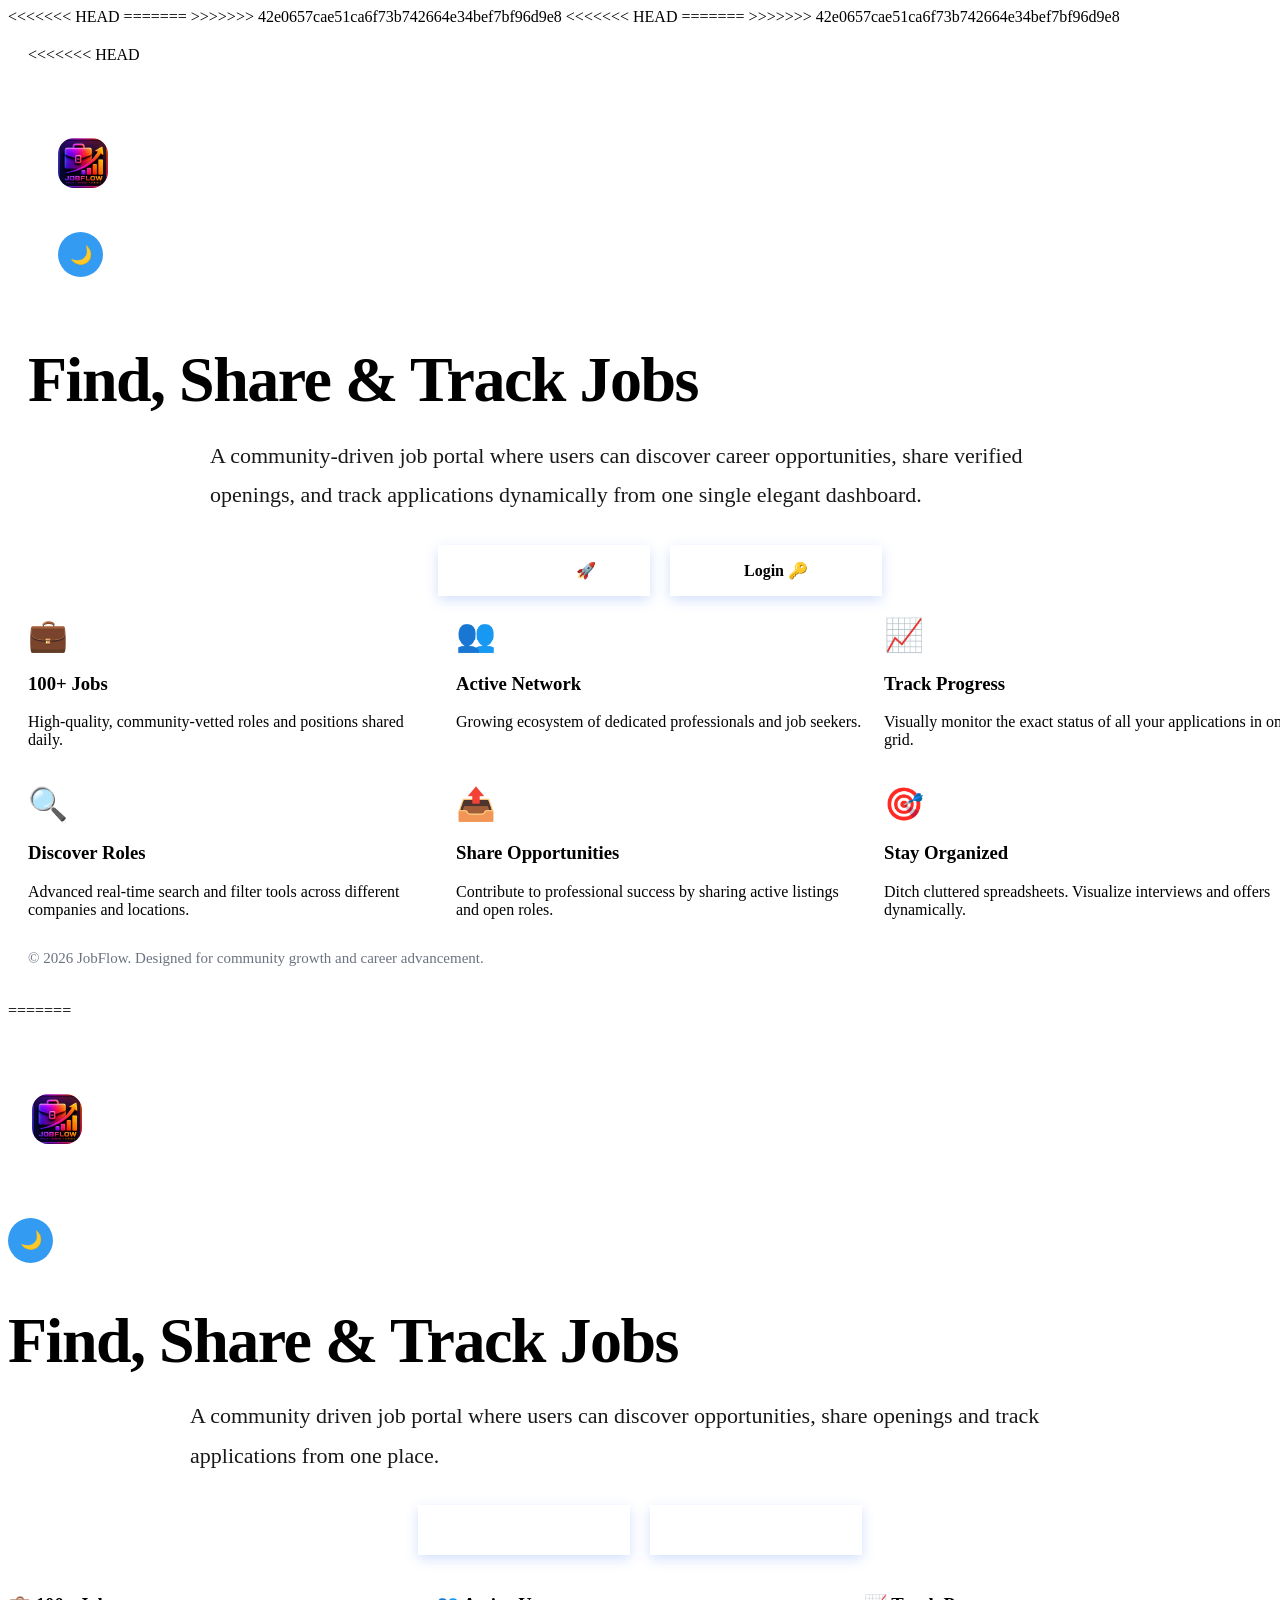
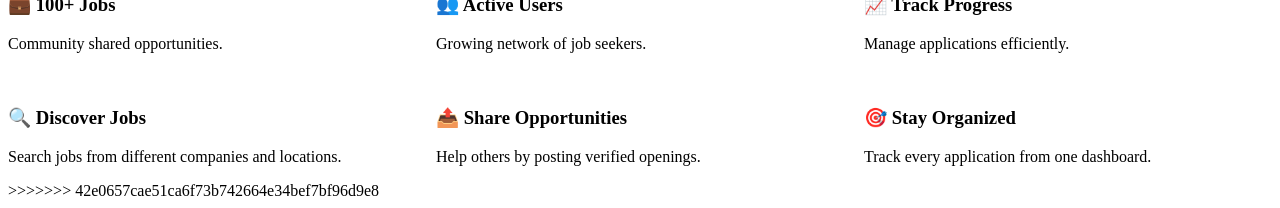
==== commit b0d78115: "Resolve merge conflicts" ====
--- a/index.html
+++ b/index.html
@@ -1,14 +1,23 @@
 <!DOCTYPE html>
+<<<<<<< HEAD
+=======
+
+>>>>>>> 42e0657cae51ca6f73b742664e34bef7bf96d9e8
 <html lang="en">
 <head>
     <meta charset="UTF-8">
     <meta name="viewport" content="width=device-width, initial-scale=1.0">
+<<<<<<< HEAD
     <meta name="description" content="JobFlow - The leading community-driven job portal to find, share, and track job applications in real time.">
     <meta name="keywords" content="Job search, tracking jobs, community job portal, career builder, apply online">
     <title>JobFlow | Find, Share & Track Jobs</title>
     <link rel="icon" href="./assets/icons/icon.png">
     
     <!-- Design System Stylesheets -->
+=======
+    <title>JobFlow | Community Job Portal</title>
+    <link rel="icon" href="./assets/icons/icon.png">
+>>>>>>> 42e0657cae51ca6f73b742664e34bef7bf96d9e8
     <link rel="stylesheet" href="./style/style.css">
     <link rel="stylesheet" href="./style/forms.css">
     <link rel="stylesheet" href="./style/pages.css">
@@ -19,6 +28,7 @@
 
 <div class="landing-page">
 
+<<<<<<< HEAD
     <!-- Header / Topbar Navigation -->
     <header class="topbar glass-panel" style="padding: 15px 30px; border-radius: var(--radius-lg); margin-top: 15px;">
         <div class="logo-container" style="padding: 0;">
@@ -139,5 +149,88 @@
 }
 </script>
 
+=======
+<div class="topbar">
+
+    <div class="logo-container">
+        <img src="./assets/icons/logo.png" alt="Logo" class="logoim">
+        <h2 class="logo">JobFlow</h2>
+    </div>
+
+    <button id="themeToggleBtn" class="theme-btn">
+        🌙
+    </button>
+
+</div>
+
+<div class="hero-section">
+
+    <h1 class="hero-title">
+        Find, Share & Track Jobs
+    </h1>
+
+    <p class="hero-text">
+        A community driven job portal where users can discover opportunities,
+        share openings and track applications from one place.
+    </p>
+
+    <div class="hero-actions">
+
+        <a href="./view/register.html" class="submit-btn">
+            Get Started
+        </a>
+
+        <a href="./view/login.html" class="submit-btn">
+            Login
+        </a>
+
+    </div>
+
+</div>
+
+<div class="quick-info">
+
+    <div class="info-card">
+        <h3>💼 100+ Jobs</h3>
+        <p>Community shared opportunities.</p>
+    </div>
+
+    <div class="info-card">
+        <h3>👥 Active Users</h3>
+        <p>Growing network of job seekers.</p>
+    </div>
+
+    <div class="info-card">
+        <h3>📈 Track Progress</h3>
+        <p>Manage applications efficiently.</p>
+    </div>
+
+</div>
+
+<div class="quick-info">
+
+    <div class="info-card">
+        <h3>🔍 Discover Jobs</h3>
+        <p>Search jobs from different companies and locations.</p>
+    </div>
+
+    <div class="info-card">
+        <h3>📤 Share Opportunities</h3>
+        <p>Help others by posting verified openings.</p>
+    </div>
+
+    <div class="info-card">
+        <h3>🎯 Stay Organized</h3>
+        <p>Track every application from one dashboard.</p>
+    </div>
+
+</div>
+
+</div>
+<script src="./script/theme.js"></script>
+
+<script src="./script/app.js"></script>
+
+>>>>>>> 42e0657cae51ca6f73b742664e34bef7bf96d9e8
 </body>
 </html>
--- a/style/style.css
+++ b/style/style.css
@@ -1,3 +1,4 @@
+<<<<<<< HEAD
 @import url('https://fonts.googleapis.com/css2?family=Bebas+Neue&family=Inter:wght@300;400;500;600;700&family=Outfit:wght@400;500;600;700&display=swap');
 
 :root {
@@ -45,11 +46,15 @@
     --glass-bg: rgba(30, 41, 59, 0.7);
     --glass-border: rgba(51, 65, 85, 0.8);
 }
+=======
+@import url('https://fonts.googleapis.com/css2?family=Bebas+Neue&display=swap');
+>>>>>>> 42e0657cae51ca6f73b742664e34bef7bf96d9e8
 
 *{
     margin:0;
     padding:0;
     box-sizing:border-box;
+<<<<<<< HEAD
     font-family: var(--font-sans);
 }
 
@@ -65,18 +70,34 @@
 .dashboard-layout{
     display:flex;
     flex: 1;
+=======
+    font-family:"Segoe UI",sans-serif;
+}
+
+body{
+    background:#f5f7fb;
+    color:#222;
+    min-height:100vh;
+}
+.dashboard-layout{
+    display:flex;
+>>>>>>> 42e0657cae51ca6f73b742664e34bef7bf96d9e8
 }
 
 a{
     text-decoration:none;
+<<<<<<< HEAD
     color: inherit;
     transition: var(--transition);
+=======
+>>>>>>> 42e0657cae51ca6f73b742664e34bef7bf96d9e8
 }
 
 ul{
     list-style:none;
 }
 
+<<<<<<< HEAD
 /* Landing Page */
 .landing-body {
     display: block;
@@ -90,10 +111,15 @@
 }
 
 /* Hero Section */
+=======
+/* Hero Section */
+
+>>>>>>> 42e0657cae51ca6f73b742664e34bef7bf96d9e8
 .hero-section{
     width:100%;
     padding:100px 40px;
     text-align:center;
+<<<<<<< HEAD
     border-radius: var(--radius-xl);
     background: linear-gradient(135deg, #2563EB, #7C3AED, #2563EB);
     background-size: 200% 200%;
@@ -138,10 +164,51 @@
 
 .sidebar{
     width:260px;
+=======
+    border-radius:24px;
+    background:linear-gradient(180deg,#4f46e5,#7126f0,#4f46e5,#7c3aed,#2563eb);
+    color:#fff;
+    transition:0.3s;
+    margin-bottom:30px;
+    box-shadow:0 15px 40px rgba(78, 70, 229, 0.381);
+}
+.hero-section:hover{
+    box-shadow:0 20px 60px rgba(78, 20, 129, 0.564);
+     backdrop-filter: blur(100px); /* Smoothly transitions to 10px blur */
+  -webkit-backdrop-filter: blur(100px);
+    scale:1.02;
+    transition:0.3s;
+}
+.hero-title{
+    font-size:64px;
+    margin-bottom:20px;
+    font-weight:700;
+}
+
+.hero-text{
+    max-width:900px;
+    margin:auto;
+    font-size:22px;
+    line-height:1.8;
+}
+
+/* Layout */
+
+.main-content{
+    flex:1;
+    min-height:100vh;
+    padding:25px;
+    margin-left:250px;
+}
+
+.sidebar{
+    width:250px;
+>>>>>>> 42e0657cae51ca6f73b742664e34bef7bf96d9e8
     height:100vh;
     position:fixed;
     top:0;
     left:0;
+<<<<<<< HEAD
     background: var(--card);
     border-right:1px solid var(--border);
     overflow-y:auto;
@@ -192,11 +259,49 @@
     box-shadow: 0 8px 16px rgba(37, 99, 235, 0.2);
 }
 
+=======
+    background:linear-gradient(10deg,rgba(11, 191, 241, 0.673),rgba(57, 95, 238, 0.5),rgba(117, 7, 235, 0.599));
+    border-right:1px solid #e5e7eb;
+    overflow-y:auto;
+}
+.sidebar ul{
+    padding:0 15px 20px;
+}
+
+.sidebar li{
+    margin-bottom:8px;
+}
+
+.sidebar a{
+    display:block;
+    padding:14px 16px;
+    border-radius:12px;
+    color:#374151;
+    font-weight:500;
+    transition:0.3s ease;
+}
+
+.sidebar a:hover{
+    background:#eef2ff;
+    color:#4f46e5;
+}
+
+.active-link{
+    background:linear-gradient(
+        135deg,
+        #4f46e5,
+        #7c3aed,
+        #41abfb
+    );
+    color:#fff !important;
+}
+>>>>>>> 42e0657cae51ca6f73b742664e34bef7bf96d9e8
 .logout-btn{
     width:100%;
     border:none;
     cursor:pointer;
     padding:14px;
+<<<<<<< HEAD
     border-radius: var(--radius-md);
     background: var(--danger-light);
     color: var(--danger);
@@ -216,11 +321,21 @@
 
 .menu-btn {
     display: none;
+=======
+    border-radius:12px;
+    background:#ef4444;
+    color:#ffffff;
+    font-weight:600;
+}
+.logout-btn:hover {
+  background: radial-gradient(ellipse, #f01f1f, rgb(255, 103, 2), #f50303);
+>>>>>>> 42e0657cae51ca6f73b742664e34bef7bf96d9e8
 }
 
 .logo-container{
     display:flex;
     align-items:center;
+<<<<<<< HEAD
     gap:14px;
     padding:30px 24px;
 }
@@ -240,10 +355,31 @@
     text-transform:uppercase;
     letter-spacing:4px;
     background: linear-gradient(to right, var(--primary), var(--secondary), var(--primary));
+=======
+    gap:12px;
+    padding:20px;
+}
+
+.logoim{
+    width:50px;
+    height:50px;
+    border-radius:16px;
+    object-fit:cover;
+}
+
+.logo{
+    font-size:35px;
+    font-family:'Bebas Neue',sans-serif;
+    font-weight:400;
+    text-transform:uppercase;
+    letter-spacing:5px;
+    background:linear-gradient(to right,#7308e6,#fe04e1,#f29203,#7308e6);
+>>>>>>> 42e0657cae51ca6f73b742664e34bef7bf96d9e8
     background-size:200% auto;
     -webkit-background-clip:text;
     background-clip:text;
     -webkit-text-fill-color:transparent;
+<<<<<<< HEAD
     filter: drop-shadow(0px 2px 4px rgba(37,99,250,0.15));
     display:inline-block;
     animation: textGradientAnimation 6s linear infinite;
@@ -260,12 +396,45 @@
 }
 
 /* Top Bar */
+=======
+    filter:drop-shadow(5px 6px 2px rgba(59,78,250,0.3));
+    transform:scaleX(0.85);
+    display:inline-block;
+    animation:gradientAnimation 4s ease infinite;
+}
+
+@keyframes gradientAnimation{
+    0%{
+        background-position:0% center;
+        transform:scaleY(1.5);
+        transition:0.3s;
+    }
+    50%{
+        transform:scaleY(1.1);
+        transition:0.3s;
+    }
+
+    100%{
+        background-position:200% center;
+        transform:scaleY(1.4);
+        transition:0.3s;
+    }
+}
+
+/* Top Bar */
+
+>>>>>>> 42e0657cae51ca6f73b742664e34bef7bf96d9e8
 .topbar{
     display:flex;
     justify-content:space-between;
     align-items:center;
+<<<<<<< HEAD
     margin-bottom:40px;
     gap:30px;
+=======
+    margin-bottom:25px;
+    gap:20px;
+>>>>>>> 42e0657cae51ca6f73b742664e34bef7bf96d9e8
 }
 
 .search-box{
@@ -273,6 +442,7 @@
     gap:10px;
     align-items:center;
     flex:1;
+<<<<<<< HEAD
     max-width:480px;
     background: var(--card);
     border: 1px solid var(--border);
@@ -371,3 +541,270 @@
 button:active, .submit-btn:active {
     transform: scale(0.98);
 }
+=======
+    max-width:450px;
+}
+.search{
+    width:320px;
+    padding:20px 10px;
+    border:1px solid #d1d5db;
+    border-radius:10px;
+    outline:none;
+}
+
+.search-btn,
+.theme-btn{
+    border:none;    
+    font-size:25px;
+    cursor:pointer;
+    padding:1px;
+    border-radius:50%;
+    background:#339cf2;
+    color:#fff;
+}
+
+.search:focus{
+    border-color:#4f46e5;
+    box-shadow:0 0 0 4px rgba(79,70,229,0.15);
+}
+
+/* Page Header */
+
+.page-header{
+    margin-bottom:25px;
+    text-align:center;
+}
+
+.page-title{
+    font-size:36px;
+    margin-bottom:10px;
+}
+
+.page-subtitle{
+    color:#6b7280;
+    line-height:1.7;
+}
+
+/* Form Fields */
+
+
+.upload-btn{
+    display:flex;
+    align-items:center;
+    justify-content:center;
+    padding:14px;
+    border-radius:12px;
+    cursor:pointer;
+    font-weight:600;
+    color:#261cf1;
+    background:#eef2ff;
+    border:1px dashed #4f46e5;
+    transition:0.3s;
+}
+
+.upload-btn:hover{
+    background:#4f46e5;
+    color:#fff;
+}
+
+.file-name{
+    text-align:center;
+    color:#6b7280;
+    font-size:14px;
+    margin-top:8px;
+}
+
+.field-label{
+    font-size:14px;
+    font-weight:600;
+    color:#374151;
+}
+
+.input-box{
+    width:100%;
+    padding:14px;
+    border:1px solid #d1d5db;
+    border-radius:12px;
+    outline:none;
+    transition:0.3s;
+}
+
+.input-box:focus{
+    border-color:#4f46e5;
+    box-shadow:0 0 0 4px rgba(79,70,229,0.15);
+}
+
+.gender-group{
+    margin-top:10px;
+    padding:15px;
+    border:1px solid #d1d5db;
+    border-radius:12px;
+    background:#fafbff;
+    transition:all 0.3s ease;
+}
+
+.gender-group:hover{
+    border-color:#4f46e5;
+    box-shadow:0 0 0 4px rgba(79,70,229,0.08);
+}
+
+.radio-group{
+    display:flex;
+    gap:25px;
+    margin-top:12px;
+}
+
+.radio-group label{
+    display:flex;
+    align-items:center;
+    gap:8px;
+    cursor:pointer;
+    font-size:15px;
+    font-weight:500;
+}
+
+.radio-group input[type="radio"]{
+    accent-color:#8717e9;
+    width:18px;
+    height:18px;
+}
+
+
+input[type="radio"],
+input[type="checkbox"]{
+    accent-color:#b372f9;
+}
+
+input[type="file"]{
+    padding:10px;
+    cursor:pointer;
+}
+
+/* Terms */
+
+.terms-box{
+    margin-top:10px;
+    padding:15px;
+    background:#f8fafc;
+    border:1px solid #e5e7eb;
+    border-radius:12px;
+    font-size:14px;
+    line-height:1.6;
+}
+
+.terms-box label{
+    display:flex;
+    gap:10px;
+    align-items:flex-start;
+    cursor:pointer;
+}
+
+/* Buttons */
+
+.submit-btn{
+    border:none;
+    padding:15px;
+    border-radius:12px;
+    cursor:pointer;
+    color:#fff;
+    font-size:16px;
+    font-weight:600;
+    background:linear-gradient(
+        135deg,
+        #4f46e5,
+        #7c3aed,
+        #2563eb
+    );
+    /* transition:all 0.1s ease; */
+    background-size:300% 300%;
+    animation:gradientBtn 5s ease infinite;
+}
+
+.submit-btn:disabled{
+    opacity:0.6;
+    cursor:not-allowed;
+}
+
+@keyframes gradientBtn{
+    0%{
+        background-position:0% 50%;
+    }
+
+    50%{
+        background-position:100% 50%;
+    }
+
+    100%{
+        background-position:0% 50%;
+    }
+}
+
+/* Info Section */
+
+.auth-info{
+    margin-top:25px;
+    display:grid;
+    gap:12px;
+}
+
+.info-item{
+    padding:14px;
+    border-radius:12px;
+    background:#f8fafc;
+    border-left:4px solid #4f46e5;
+}
+
+.redirect-text{
+    text-align:center;
+    margin-top:18px;
+}
+
+.redirect-link{
+    color:#4f46e5;
+    font-weight:600;
+}
+
+/* Generic Hover */
+
+button:hover,
+.submit-btn:hover{
+    transform:translateY(-2px);
+    scale:1.07;
+    transition:0.3s;
+    box-shadow:4px 4px 10px 1px rgb(5, 61, 247);
+    background:radial-gradient(ellipse at center, #4f46e5, #7c3aed, #2563eb);
+}
+
+/*Landing page*/
+
+.landing-body{
+    display:block;
+}
+
+.landing-page{
+    width:100%;
+    max-width:1400px;
+    margin:auto;
+    padding:20px;
+}
+
+.hero-actions{
+    display:flex;
+    justify-content:center;
+    align-items:center;
+    gap:20px;
+    margin-top:30px;
+}
+
+.hero-actions .submit-btn{
+    min-width:180px;
+    text-align:center;
+}
+
+.quick-info{
+    display:grid;
+    grid-template-columns:repeat(3,1fr);
+    gap:20px;
+    margin-top:20px;
+}
+>>>>>>> 42e0657cae51ca6f73b742664e34bef7bf96d9e8
--- a/style/forms.css
+++ b/style/forms.css
@@ -1,4 +1,8 @@
+<<<<<<< HEAD
 /* forms.css - Modern form structures and styling */
+=======
+/* forms.css */
+>>>>>>> 42e0657cae51ca6f73b742664e34bef7bf96d9e8
 
 .auth-page{
     display:flex;
@@ -7,13 +11,17 @@
     min-height:100vh;
     margin-left:0;
     padding:40px 20px;
-    background: var(--background);
+<<<<<<< HEAD
+    background: var(--background);
+=======
+>>>>>>> 42e0657cae51ca6f73b742664e34bef7bf96d9e8
 }
 
 .login-container,
 .register-container,
 .profile-card,
 .job-form{
+<<<<<<< HEAD
     background: var(--card);
     border: 1px solid var(--border);
     padding: 40px;
@@ -27,11 +35,18 @@
 .profile-card:hover,
 .job-form:hover {
     box-shadow: var(--shadow-lg);
+=======
+    background:#fff;
+    padding:30px;
+    border-radius:16px;
+    box-shadow:0 4px 20px rgba(0,0,0,0.08);
+>>>>>>> 42e0657cae51ca6f73b742664e34bef7bf96d9e8
 }
 
 .login-container,
 .register-container{
     width:100%;
+<<<<<<< HEAD
     max-width:560px;
 }
 
@@ -45,6 +60,13 @@
     align-items: center;
     gap: 12px;
     margin-bottom: 30px;
+=======
+    max-width:720px;
+}
+
+.auth-header{
+    margin-bottom:20px;
+>>>>>>> 42e0657cae51ca6f73b742664e34bef7bf96d9e8
 }
 
 .auth-form,
@@ -52,11 +74,16 @@
 .job-form{
     display:flex;
     flex-direction:column;
+<<<<<<< HEAD
     gap:20px;
+=======
+    gap:15px;
+>>>>>>> 42e0657cae51ca6f73b742664e34bef7bf96d9e8
 }
 
 .input-box,
 .job-form input,
+<<<<<<< HEAD
 .job-form textarea,
 .job-form select{
     width:100%;
@@ -214,10 +241,28 @@
     cursor:not-allowed;
     transform: none !important;
     box-shadow: none !important;
+=======
+.job-form textarea{
+    width:100%;
+    padding:14px;
+    border:1px solid #d1d5db;
+    border-radius:10px;
+}
+
+.submit-btn{
+    border:none;
+    cursor:pointer;
+    padding:14px;
+    border-radius:10px;
+    background:#2563eb;
+    color:#fff;
+    font-weight:600;
+>>>>>>> 42e0657cae51ca6f73b742664e34bef7bf96d9e8
 }
 
 .redirect-text{
     text-align:center;
+<<<<<<< HEAD
     margin-top:24px;
     color: var(--text-secondary);
     font-size: 14px;
@@ -232,10 +277,19 @@
 .redirect-link:hover {
     color: var(--secondary);
     text-decoration: underline;
+=======
+    margin-top:20px;
+}
+
+.redirect-link{
+    color:#2563eb;
+    font-weight:600;
+>>>>>>> 42e0657cae51ca6f73b742664e34bef7bf96d9e8
 }
 
 .auth-text{
     text-align:center;
+<<<<<<< HEAD
     color: var(--text-secondary);
     margin-bottom:30px;
     font-size: 15px;
@@ -284,4 +338,99 @@
 
 .error-message:empty{
     display:none;
+=======
+    color:#6b7280;
+    margin-bottom:20px;
+    line-height:1.8;
+}
+
+.auth-info{
+    margin-top:20px;
+}
+
+.info-item{
+    padding:8px 0;
+}
+
+/* Dashboard / Cards */
+
+.cards{
+    display:grid;
+    grid-template-columns:repeat(auto-fit,minmax(220px,1fr));
+    gap:20px;
+    margin-bottom:25px;
+}
+
+.card,
+.overview-card,
+.info-card{
+    background:#fff;
+    border-radius:16px;
+    padding:20px;
+    box-shadow:0 3px 12px rgba(0,0,0,0.06);
+}
+
+.card{
+    display:flex;
+    justify-content:space-between;
+    align-items:center;
+}
+
+.contim{
+    width:60px;
+}
+
+.card-info h3{
+    margin-bottom:10px;
+}
+
+.card-info p{
+    font-size:28px;
+    font-weight:700;
+}
+
+.chart-card,
+.recent-applications,
+.jobs-container,
+.applications-container{
+    background:#fff;
+    padding:20px;
+    border-radius:16px;
+    margin-top:20px;
+    box-shadow:0 3px 12px rgba(0,0,0,0.06);
+}
+
+.profile-card{
+    max-width:700px;
+}
+
+.profile-img{
+    width:120px;
+    display:block;
+    margin:auto;
+    margin-bottom:15px;
+}
+
+.profile-card h2,
+.profile-card p{
+    text-align:center;
+    margin-bottom:10px;
+}
+
+.quick-info,
+.info-section,
+.overview-section,
+.dashboard-overview{
+    display:grid;
+    grid-template-columns:repeat(auto-fit,minmax(220px,1fr));
+    gap:20px;
+    margin-bottom:25px;
+}
+
+.footer-text,
+.section-text,
+.chart-description{
+    color:#6b7280;
+    margin-top:8px;
+>>>>>>> 42e0657cae51ca6f73b742664e34bef7bf96d9e8
 }
--- a/style/pages.css
+++ b/style/pages.css
@@ -1,3 +1,4 @@
+<<<<<<< HEAD
 /* pages.css - Premium components and page styling */
 
 .hero-actions{
@@ -70,6 +71,114 @@
     grid-template-columns: repeat(auto-fill, minmax(320px, 1fr));
     gap:24px;
     margin-top: 30px;
+=======
+.hero-actions{
+    display:flex;
+    justify-content:center;
+    gap:15px;
+    margin-top:25px;
+}
+.hero-actions .submit-btn{
+    min-width:180px;
+    text-align:center;
+        background:linear-gradient(135deg, #0ea5e9,#38bdf8,#7dd3fc);
+    box-shadow:0px 2px 25px rgba(0,171,250,0.9);
+    padding:12px 20px;
+    border-radius:10px;
+    cursor:pointer; 
+    transition:all 0.3s ease;
+}
+.hero-actions .submit-btn:hover{
+    background:#00abfa;
+    box-shadow:0px 12px 50px rgba(0,171,250,1);
+}
+.page-header{
+    margin-bottom:30px;
+}
+
+.page-title{
+    font-size:32px;
+    font-weight:700;
+    margin-bottom:8px;
+}
+
+.page-subtitle{
+    font-size:15px;
+    color:#6b7280;
+    line-height:1.6;
+}
+
+.dashboard-header{
+    margin-bottom:30px;
+}
+
+.dashboard-subtitle{
+    color:#6b7280;
+    margin-top:8px;
+}
+
+.cards{
+    display:grid;
+    grid-template-columns:repeat(auto-fit,minmax(220px,1fr));
+    gap:20px;
+    margin-bottom:30px;
+}
+
+.card{
+    background:#ffffff;
+    border-radius:16px;
+    padding:20px;
+    display:flex;
+    justify-content:space-between;
+    align-items:center;
+    box-shadow:0 4px 15px rgba(0,0,0,0.08);
+}
+
+.card-info h3{
+    margin-bottom:10px;
+    font-size:16px;
+}
+
+.card-info p{
+    font-size:28px;
+    font-weight:700;
+}
+
+.contim{
+    width:60px;
+    height:60px;
+    object-fit:contain;
+}
+
+.chart-card{
+    background:#ffffff;
+    padding:25px;
+    border-radius:16px;
+    margin-bottom:30px;
+    box-shadow:0 4px 15px rgba(0,0,0,0.08);
+}
+
+.chart-card h2{
+    margin-bottom:10px;
+}
+
+.chart-description{
+    color:#6b7280;
+    margin-bottom:20px;
+}
+
+.recent-applications{
+    background:#ffffff;
+    padding:25px;
+    border-radius:16px;
+    box-shadow:0 4px 15px rgba(0,0,0,0.08);
+}
+
+.jobs-container,
+.applications-container{
+    display:grid;
+    gap:20px;
+>>>>>>> 42e0657cae51ca6f73b742664e34bef7bf96d9e8
 }
 
 .quick-info,
@@ -77,20 +186,32 @@
 .overview-section,
 .dashboard-overview{
     display:grid;
+<<<<<<< HEAD
     grid-template-columns:repeat(auto-fit,minmax(280px,1fr));
     gap:24px;
     margin-bottom:40px;
+=======
+    grid-template-columns:repeat(auto-fit,minmax(250px,1fr));
+    gap:20px;
+    margin-bottom:30px;
+>>>>>>> 42e0657cae51ca6f73b742664e34bef7bf96d9e8
 }
 
 .profile-overview{
     display:grid;
     grid-template-columns:repeat(3,1fr);
+<<<<<<< HEAD
     gap:24px;
     margin-top:35px;
+=======
+    gap:20px;
+    margin-top:30px;
+>>>>>>> 42e0657cae51ca6f73b742664e34bef7bf96d9e8
 }
 
 .info-card,
 .overview-card{
+<<<<<<< HEAD
     background: var(--card);
     border: 1px solid var(--border);
     padding: 24px;
@@ -105,19 +226,35 @@
 .overview-card:hover{
     transform:translateY(-4px);
     box-shadow: var(--shadow-md);
+=======
+    background:#ffffff;
+    padding:20px;
+    border-radius:16px;
+    box-shadow:4px 4px 1px rgba(0,0,0,0.4);
+    transition:all 0.3s ease;
+}
+.overview-card:hover,.info-card:hover{
+    transform:translateY(-5px);
+    box-shadow:0 10px 25px rgba(0,0,0,0.5);
+>>>>>>> 42e0657cae51ca6f73b742664e34bef7bf96d9e8
 }
 
 .info-card h3,
 .overview-card h3{
+<<<<<<< HEAD
     margin-bottom:12px;
     font-family: var(--font-heading);
     font-size: 18px;
     font-weight: 600;
     color: var(--text);
+=======
+    margin-bottom:10px;
+>>>>>>> 42e0657cae51ca6f73b742664e34bef7bf96d9e8
 }
 
 .info-card p,
 .overview-card p{
+<<<<<<< HEAD
     color: var(--text-secondary);
     line-height:1.6;
     font-size: 14px;
@@ -314,10 +451,43 @@
 }
 
 /* Page Footers & Header */
+=======
+    color:#6b7280;
+    line-height:1.6;
+}
+
+.filter-section,
+.section-header{
+    margin-bottom:25px;
+}
+
+.section-title{
+    margin-bottom:8px;
+}
+
+.section-text{
+    color:#6b7280;
+}
+
+
+
+
+
+.profile-card h2{
+    text-align:center;
+    margin-bottom:8px;
+}
+
+.profile-card p{
+    text-align:center;
+    color:#6b7280;
+}
+>>>>>>> 42e0657cae51ca6f73b742664e34bef7bf96d9e8
 .page-footer,
 .jobs-footer,
 .dashboard-footer,
 .profile-footer{
+<<<<<<< HEAD
     margin-top:50px;
     text-align:center;
     padding-top: 24px;
@@ -333,26 +503,62 @@
 .profile-img{
     width:130px;
     height:130px;
+=======
+    margin-top:30px;
+    text-align:center;
+}
+
+.footer-text{
+    font-size:15px;
+    color:#6b7280;
+}
+
+.profile-img{
+    width:120px;
+    height:120px;
+>>>>>>> 42e0657cae51ca6f73b742664e34bef7bf96d9e8
     object-fit:cover;
     border-radius:50%;
     display:block;
     margin:0 auto 20px;
+<<<<<<< HEAD
     border:4px solid var(--primary);
     background: var(--card);
     box-shadow: var(--shadow-md);
+=======
+    border:4px solid #4f46e5;
+    background:#ffffff;
+}
+
+.profile-form{
+    margin-top:25px;
+    display:flex;
+    flex-direction:column;
+    gap:15px;
+>>>>>>> 42e0657cae51ca6f73b742664e34bef7bf96d9e8
 }
 
 .profile-card{
     max-width:850px;
     margin:30px auto;
+<<<<<<< HEAD
 }
 
 #profileName{
     font-family: var(--font-heading);
+=======
+    background:#ffffff;
+    border-radius:24px;
+    padding:40px;
+    box-shadow:0 15px 40px rgba(0,0,0,0.08);
+}
+#profileName{
+>>>>>>> 42e0657cae51ca6f73b742664e34bef7bf96d9e8
     font-size:36px;
     font-weight:700;
     margin-bottom:10px;
 }
+<<<<<<< HEAD
 
 .profile-status{
     display:table;
@@ -456,4 +662,39 @@
 .jobs-filter-item {
     flex: 1;
     min-width: 180px;
+=======
+.profile-status{
+    display:table;
+    margin:20px auto;
+    padding:12px 20px;
+    border-radius:30px;
+    background:#dcfce7;
+    color:#15803d;
+    font-weight:600;
+}
+
+.overview-card:hover{
+    transform:translateY(-5px);
+    box-shadow:0 10px 25px rgba(0,0,0,0.1);
+}
+
+.dashboard-overview{
+    margin-top:20px;
+}
+
+.chart-card,
+.recent-applications{
+    max-width:750px;
+    margin:30px auto;
+    width:100%;
+}
+.dashboard-footer{
+    max-width:750px;
+    margin:30px auto 0;
+    text-align:center;
+}
+
+#statusChart{
+    max-height:250px;
+>>>>>>> 42e0657cae51ca6f73b742664e34bef7bf96d9e8
 }
--- a/style/themes.css
+++ b/style/themes.css
@@ -1,3 +1,4 @@
+<<<<<<< HEAD
 /* themes.css - Performance transitions and scrollbar styling */
 
 /* Smooth Transitions across the entire application */
@@ -116,4 +117,228 @@
 .toast-notification.show {
     transform: translateY(0);
     opacity: 1;
-}+}
+=======
+/* DARK THEME */
+
+body.dark-theme{
+background:#0f172a;
+color:#f8fafc;
+}
+
+/* ALL BOXES / CARDS */
+
+body.dark-theme .sidebar,
+body.dark-theme .card,
+body.dark-theme .overview-card,
+body.dark-theme .info-card,
+body.dark-theme .chart-card,
+body.dark-theme .recent-applications,
+body.dark-theme .profile-card,
+body.dark-theme .job-form,
+body.dark-theme .login-container,
+body.dark-theme .register-container,
+body.dark-theme .jobcard,
+body.dark-theme .applications-container,
+body.dark-theme .jobs-container,
+body.dark-theme .search-box,
+body.dark-theme .gender-group,
+body.dark-theme .terms-box{
+background:#1e293b;
+color:#ffffff;
+border:1px solid #334155;
+box-shadow:
+0 10px 30px rgba(0,0,0,0.35),
+0 0 20px rgba(56,189,248,0.12);
+}
+
+/* HEADINGS */
+
+body.dark-theme h1,
+body.dark-theme h2,
+body.dark-theme h3,
+body.dark-theme h4,
+body.dark-theme h5,
+body.dark-theme h6,
+body.dark-theme .page-title{
+color:#ffffff;
+}
+
+/* TEXT */
+body.dark-theme .page-subtitle,
+body.dark-theme .dashboard-subtitle,
+body.dark-theme .section-text,
+body.dark-theme .footer-text,
+body.dark-theme .chart-description,
+body.dark-theme .auth-text,
+body.dark-theme .redirect-text,
+body.dark-theme .info-card p,
+body.dark-theme .overview-card p,
+body.dark-theme .jobcard p,
+body.dark-theme #profileEmail{
+color:#cbd5e1;
+}
+
+/*INPUTS*/
+body.dark-theme .input-box,
+body.dark-theme .search,
+body.dark-theme .job-form input,
+body.dark-theme .job-form textarea,
+body.dark-theme .job-form select{
+background:#0f172a;
+color:#ffffff;
+border:1px solid #475569;
+}
+
+body.dark-theme .input-box::placeholder,
+body.dark-theme .search::placeholder,
+body.dark-theme textarea::placeholder{
+color:#94a3b8;
+}
+
+body.dark-theme .input-box:focus,
+body.dark-theme .search:focus{
+border-color:#38bdf8;
+box-shadow:0 0 0 4px rgba(56,189,248,0.15);
+}
+
+/*SEARCH BOX*/
+.search-box{
+background:#08f2cf04;
+padding:5px;
+border-radius:12px;
+}
+
+body.dark-theme .search-box{
+background:#1e293b;
+border:1px solid #334155;
+}
+
+/* BUTTONS */
+body.dark-theme .search-btn,
+body.dark-theme .theme-btn{
+background:#38bdf8;
+color:#ffffff;
+box-shadow:0 0 15px rgba(56,189,248,0.35);
+}
+
+body.dark-theme .submit-btn{
+background:linear-gradient(
+135deg,
+#0ea5e9,
+#38bdf8,
+#7dd3fc
+);
+color:#ffffff;
+box-shadow:0 0 20px rgba(56,189,248,0.25);
+}
+
+/*SIDEBAR*/
+body.dark-theme .sidebar{
+background:linear-gradient( 145deg,#0f172a,#1e293b);
+}
+
+button:hover,
+.upload-btn:hover,
+.submit-btn:hover{
+    box-shadow:0 4px 15px rgba(5, 247, 215, 0.3);
+}
+
+body.dark-theme .sidebar ul li a{
+color:#e2e8f0;
+}
+
+body.dark-theme .sidebar ul li a:hover,
+body.dark-theme .active-link{
+background:linear-gradient(135deg,#0ea5e9,#38bdf8,#7dd3fc);
+color:#ffffff !important;
+box-shadow:0 0 20px rgba(56,189,248,0.4);
+}
+
+/* LOGOUT */
+
+body.dark-theme .logout-btn{
+background:#dc2626;
+color:#ffffff;
+}
+
+/* PROFILE STATUS */
+
+body.dark-theme .profile-status{
+background:#082f49;
+color:#7dd3fc;
+padding:10px 20px;
+border-radius:20px;
+}
+
+/* CHART */
+
+body.dark-theme canvas{
+background:#ffffff;
+border-radius:12px;
+}
+
+/* JOB CARD */
+
+body.dark-theme .jobcard{
+background:#273449;
+}
+
+body.dark-theme .jobcard:hover{
+background:#334155;
+transform:translateY(-4px);
+}
+
+/* AUTH HEADER */
+
+.auth-header{
+display:flex;
+align-items:center;
+justify-content:center;
+gap:15px;
+margin-bottom:25px;
+position:relative;
+}
+
+/* THEME BUTTON */
+
+.theme-btn{
+width:45px;
+height:45px;
+border:none;
+border-radius:50%;
+cursor:pointer;
+font-size:18px;
+}
+
+/* INFO ITEMS */
+
+body.dark-theme .info-item{
+background:#334155;
+color:#ffffff;
+border:1px solid #475569;
+}
+
+/* REGISTER PAGE  */
+
+body.dark-theme .gender-group,
+body.dark-theme .terms-box{
+background:#334155;
+border:1px solid #475569;
+color:#ffffff;
+}
+
+body.dark-theme .gender-group label,
+body.dark-theme .terms-box label{
+color:#ffffff;
+}
+
+body.dark-theme input[type="radio"],
+body.dark-theme input[type="checkbox"]{
+accent-color:#38bdf8;
+}
+
+body.dark-theme .field-label{
+color:#f8fafc;
+}
+>>>>>>> 42e0657cae51ca6f73b742664e34bef7bf96d9e8
--- a/style/responsive.css
+++ b/style/responsive.css
@@ -1,3 +1,4 @@
+<<<<<<< HEAD
 /* responsive.css - Premium responsiveness system */
 
 @media (max-width: 1024px) {
@@ -144,11 +145,154 @@
 
     .logo {
         font-size: 24px;
+=======
+@media (max-width:768px){
+
+    body{
+        display:block;
+    }
+
+    .sidebar{
+        width:100%;
+        height:auto;
+        min-height:auto;
+        padding:12px 15px;
+        position:relative;
+    }
+
+    .logo-container{
+        display:flex;
+        align-items:center;
+        gap:10px;
+        margin:0;
+        padding:0;
+    }
+
+    .logoim{
+        width:40px;
+        height:40px;
+    }
+
+    .logo{
+        flex:1;
+        font-size:22px;
+        margin-left:10px;
+    }
+
+    .menu-btn{
+        display:block;
+        font-size:24px;
+        cursor:pointer;
+    }
+
+    #sidebarNav{
+        display:none;
+        margin-top:15px;
+    }
+
+    #sidebarNav.show{
+        display:block;
+    }
+
+    .sidebar ul{
+        display:flex;
+        flex-direction:column;
+        gap:10px;
+    }
+
+    .sidebar li{
+        margin:0;
+    }
+
+    .sidebar a,
+    .logout-btn{
+        width:100%;
+    }
+
+    .main-content{
+        width:100%;
+        margin:0;
+        padding:15px;
+    }
+
+    .topbar{
+        display:flex;
+        align-items:center;
+        gap:10px;
+    }
+
+    .search-box{
+        flex:1;
+        display:flex;
+    }
+
+    .search{
+        width:100%;
+    }
+
+    /* HERO */
+
+    .hero-section{
+        padding:60px 20px;
+        text-align:center;
+    }
+
+    .hero-title{
+        font-size:48px;
+        line-height:1.1;
+        margin-bottom:20px;
+    }
+
+    .hero-text{
+        font-size:16px;
+        line-height:1.8;
+        margin-bottom:25px;
+    }
+
+    .hero-actions{
+        display:flex;
+        flex-direction:column;
+        align-items:center;
+        gap:15px;
+    }
+
+    .hero-actions .submit-btn{
+        width:100%;
+        max-width:250px;
+        min-width:unset;
+    }
+
+    /* CARDS */
+
+    .cards{
+        grid-template-columns:1fr;
+        gap:15px;
+    }
+
+    .card{
+        min-height:110px;
+    }
+
+    .dashboard-overview,
+    .quick-info,
+    .info-section,
+    .overview-section,
+    .profile-overview{
+        grid-template-columns:1fr;
+        gap:15px;
+    }
+
+    .overview-card,
+    .info-card{
+        width:100%;
+        margin:0;
+>>>>>>> 42e0657cae51ca6f73b742664e34bef7bf96d9e8
     }
 
     .login-container,
     .register-container,
     .profile-card,
+<<<<<<< HEAD
     .job-form {
         padding: 20px 14px;
     }
@@ -157,3 +301,58 @@
         margin-bottom: 20px;
     }
 }
+=======
+    .chart-card,
+    .recent-applications{
+        width:100%;
+        padding:18px;
+    }
+
+    .submit-btn{
+        width:100%;
+    }
+
+    .radio-group{
+        flex-direction:column;
+        gap:10px;
+    }
+
+    .profile-img{
+        width:100px;
+        height:100px;
+    }
+
+    .page-title,
+    .dashboard-title{
+        font-size:28px;
+    }
+
+    .page-subtitle{
+        font-size:14px;
+    }
+
+}
+
+@media (max-width:576px){
+
+    .hero-title{
+        font-size:42px;
+    }
+
+    .logo{
+        font-size:18px;
+    }
+
+    .logoim{
+        width:35px;
+        height:35px;
+    }
+
+    .page-title,
+    .dashboard-title{
+        font-size:24px;
+    }
+
+}
+
+>>>>>>> 42e0657cae51ca6f73b742664e34bef7bf96d9e8
